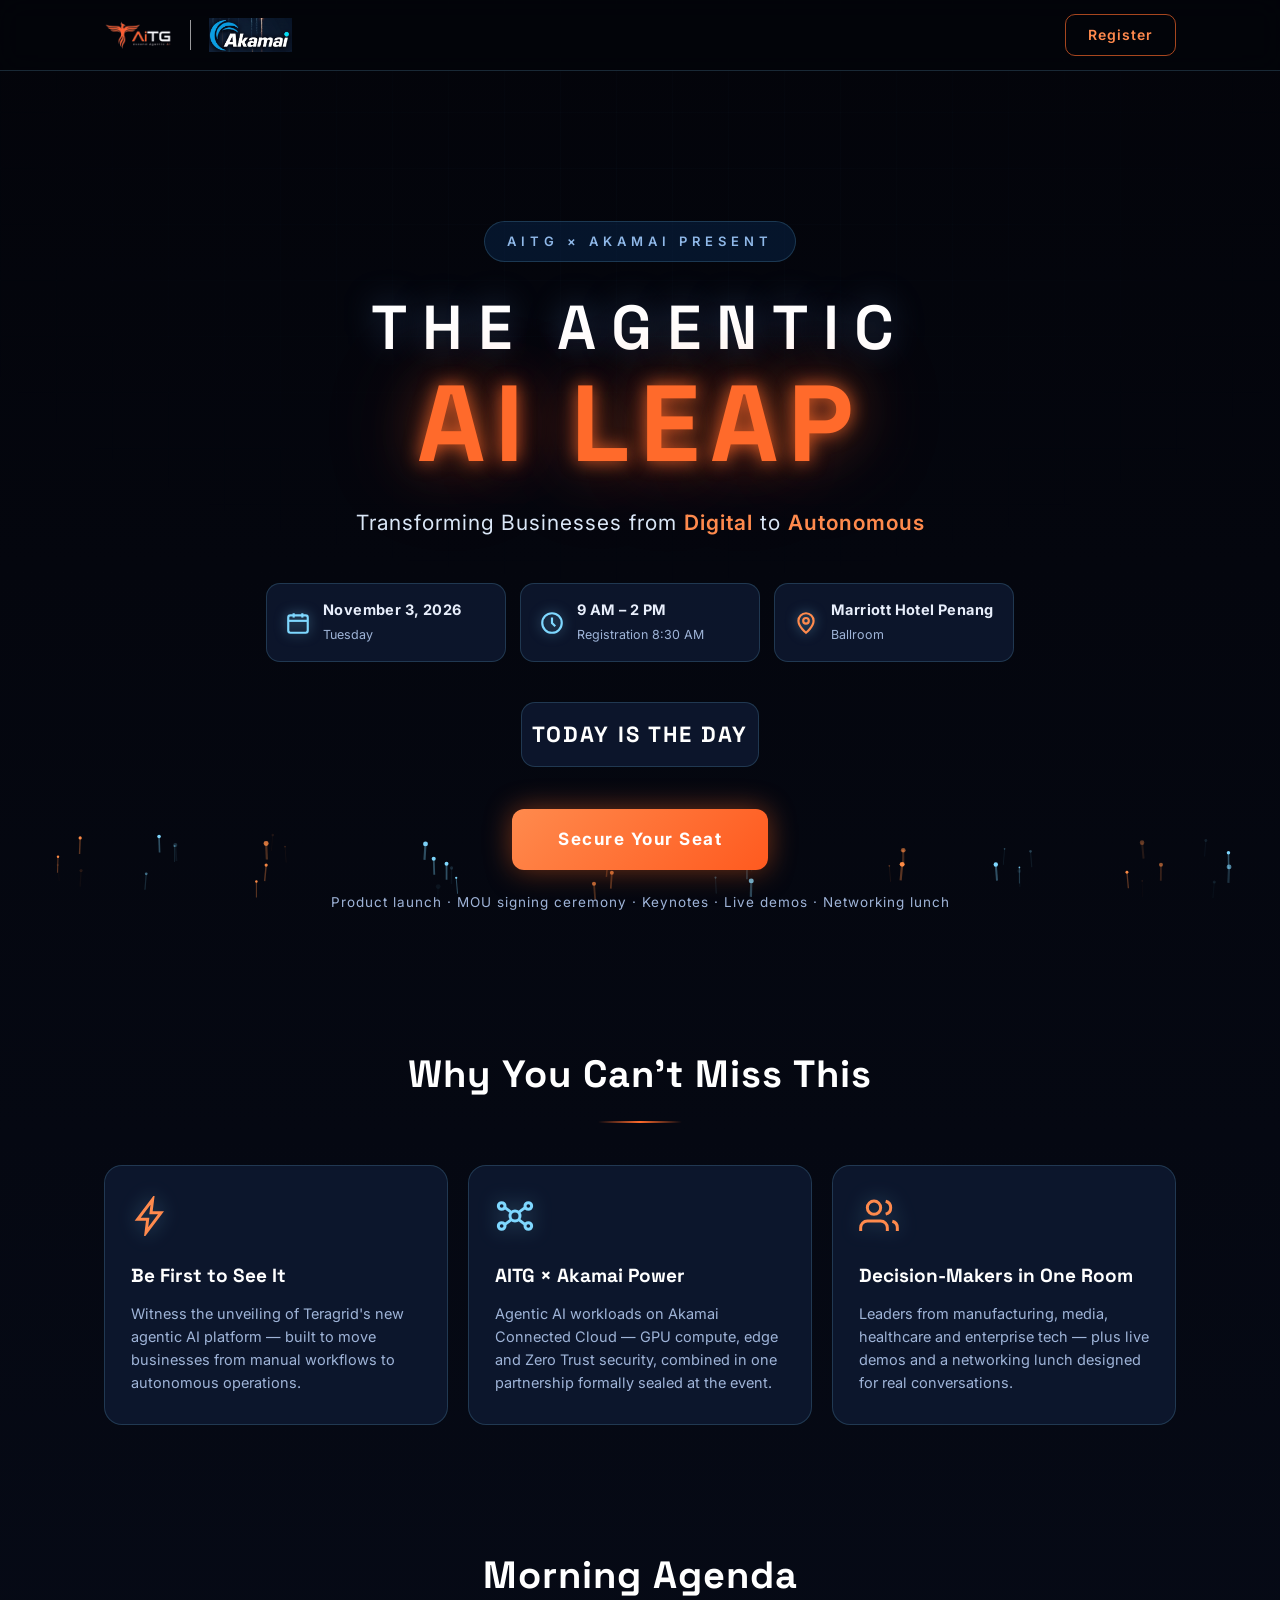
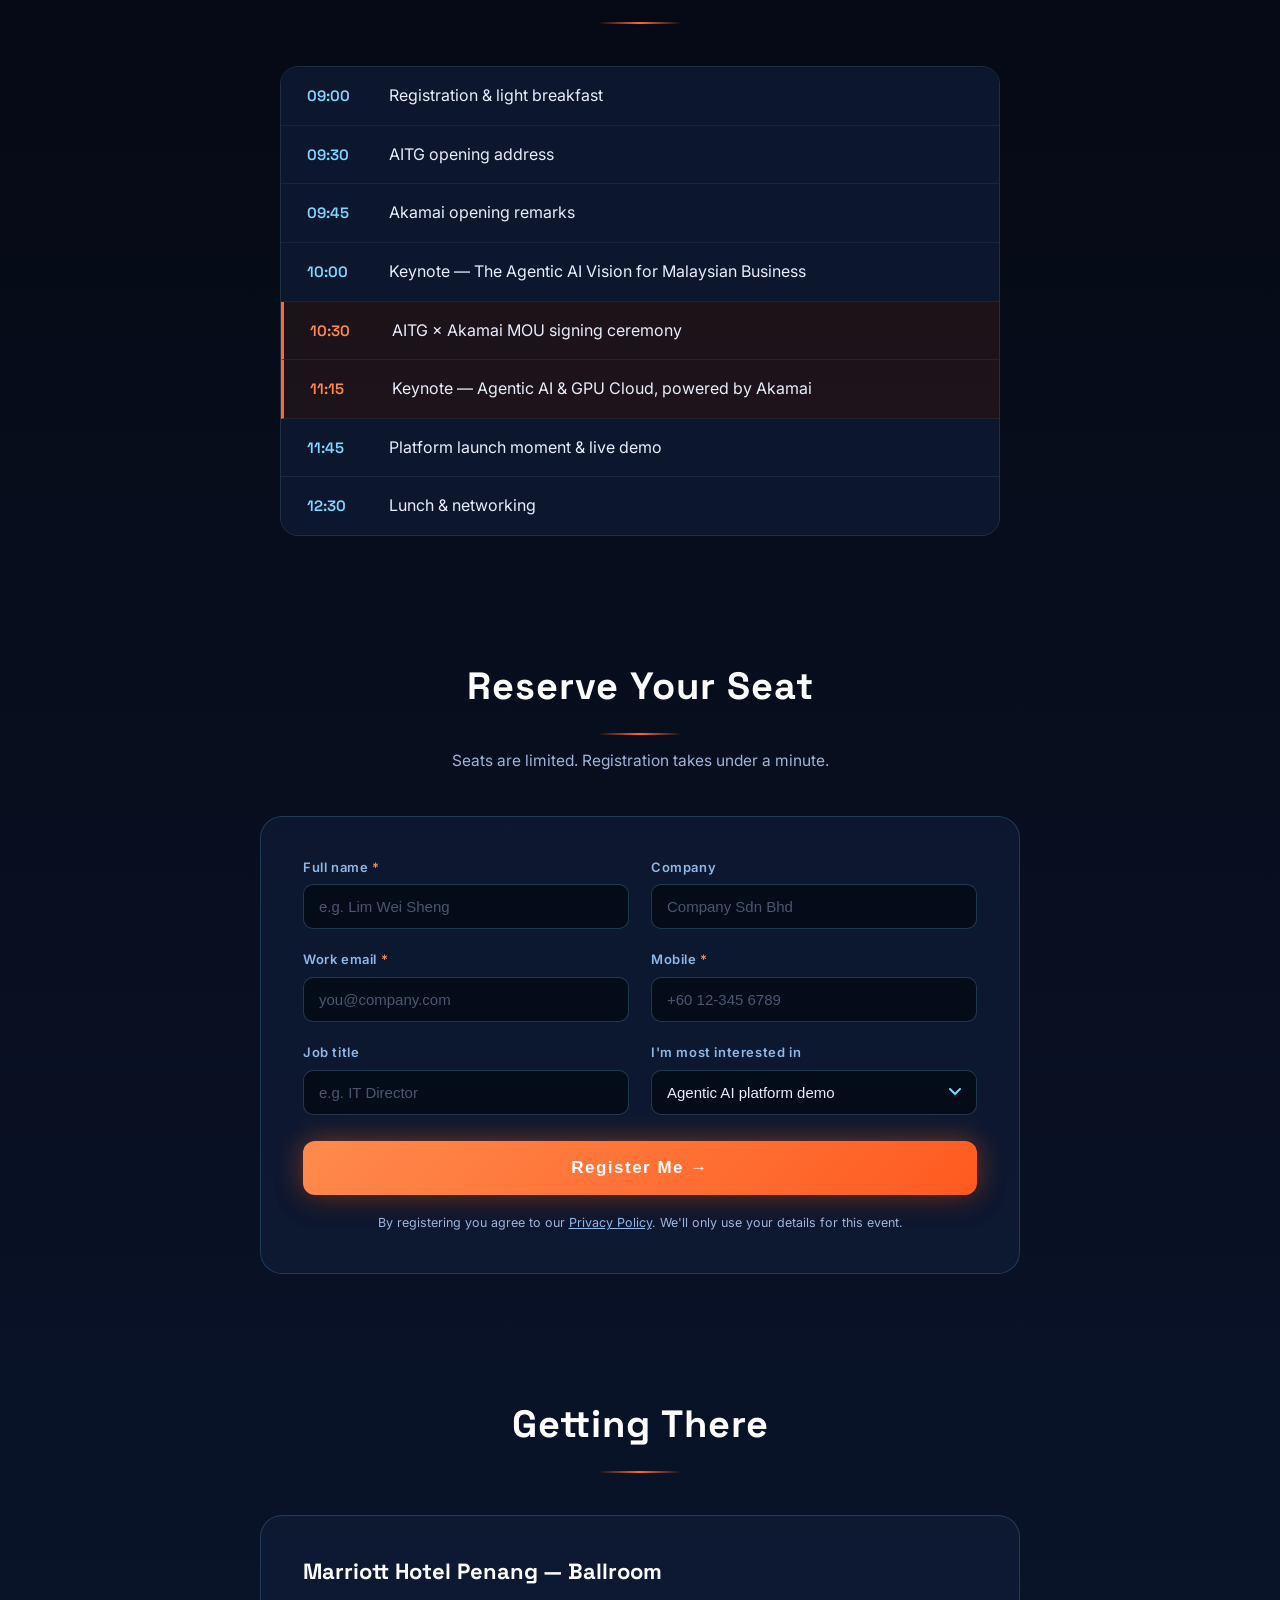
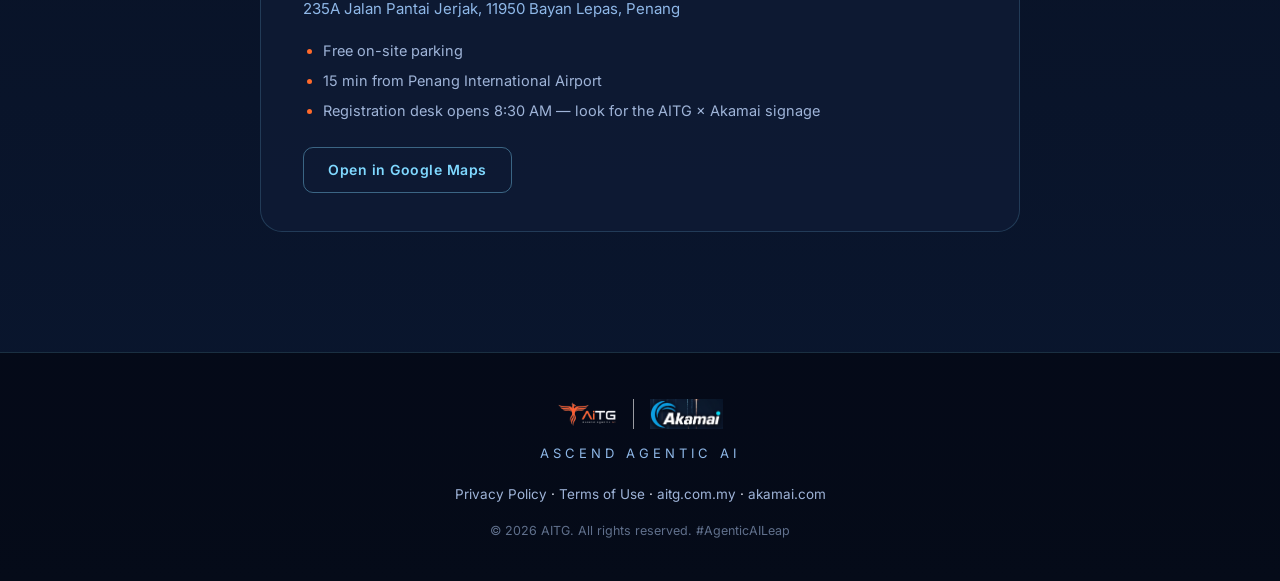
==== index.html @ 1c2f9429 "The Agentic AI Leap — event landing page with CRM lead capture" ====
<!DOCTYPE html>
<html lang="en">
<head>
<meta charset="utf-8">
<meta name="viewport" content="width=device-width, initial-scale=1">
<title>The Agentic AI Leap — AITG × Akamai | 3 Nov 2026, Penang</title>
<meta name="description" content="AITG × Akamai present THE AGENTIC AI LEAP — Transforming Businesses from Digital to Autonomous. November 3, 2026, 9 AM – 2 PM, Marriott Hotel Penang, Ballroom. Register now.">
<meta property="og:title" content="The Agentic AI Leap — AITG × Akamai">
<meta property="og:description" content="Transforming Businesses from Digital to Autonomous. 3 Nov 2026 · Marriott Hotel Penang. Seats are limited — register today.">
<meta property="og:image" content="/og-image.png">
<meta property="og:type" content="website">
<link rel="icon" type="image/png" href="/favicon.png">
<link rel="preconnect" href="https://fonts.googleapis.com">
<link rel="preconnect" href="https://fonts.gstatic.com" crossorigin>
<link href="https://fonts.googleapis.com/css2?family=Space+Grotesk:wght@500;600;700&family=Inter:wght@400;500;600;700&display=swap" rel="stylesheet">
<link rel="stylesheet" href="/css/styles.css?v=1">
<script type="application/ld+json">
{
  "@context": "https://schema.org",
  "@type": "Event",
  "name": "The Agentic AI Leap",
  "description": "AITG × Akamai launch event — Transforming Businesses from Digital to Autonomous. Product launch, MOU ceremony, keynotes and networking.",
  "startDate": "2026-11-03T09:00:00+08:00",
  "endDate": "2026-11-03T14:00:00+08:00",
  "eventStatus": "https://schema.org/EventScheduled",
  "eventAttendanceMode": "https://schema.org/OfflineEventAttendanceMode",
  "location": {
    "@type": "Place",
    "name": "Marriott Hotel Penang, Ballroom",
    "address": { "@type": "PostalAddress", "streetAddress": "235A Jalan Pantai Jerjak", "addressLocality": "Bayan Lepas", "addressRegion": "Penang", "addressCountry": "MY" }
  },
  "image": ["/og-image.png"],
  "organizer": [
    { "@type": "Organization", "name": "AITG", "url": "https://aitg.com.my" },
    { "@type": "Organization", "name": "Akamai", "url": "https://www.akamai.com" }
  ]
}
</script>
</head>
<body>
<canvas id="ascend-canvas" aria-hidden="true"></canvas>
<div class="bg-grid" aria-hidden="true"></div>

<header class="nav">
  <div class="nav-inner">
    <div class="nav-lockup">
      <img src="/img/aitg-logo.png" alt="AITG" class="nav-logo">
      <span class="nav-div"></span>
      <img src="/img/akamai-logo.png" alt="Akamai" class="nav-logo">
    </div>
    <a href="#register" class="nav-cta">Register</a>
  </div>
</header>

<main>
  <!-- HERO -->
  <section class="hero">
    <div class="hero-badge">AITG &times; AKAMAI PRESENT</div>
    <h1 class="hero-title">
      <span class="t-white">THE AGENTIC</span>
      <span class="t-orange">AI&nbsp;LEAP</span>
    </h1>
    <p class="hero-tag">Transforming Businesses from <b>Digital</b> to <b>Autonomous</b></p>

    <div class="hero-facts">
      <div class="fact">
        <svg viewBox="0 0 24 24" fill="none" stroke="#7fd8ff" stroke-width="2"><rect x="3" y="5" width="18" height="16" rx="2"/><line x1="3" y1="10" x2="21" y2="10"/><line x1="8" y1="3" x2="8" y2="7"/><line x1="16" y1="3" x2="16" y2="7"/></svg>
        <div><b>November 3, 2026</b><span>Tuesday</span></div>
      </div>
      <div class="fact">
        <svg viewBox="0 0 24 24" fill="none" stroke="#7fd8ff" stroke-width="2"><circle cx="12" cy="12" r="9"/><path d="M12 7v5l3 3"/></svg>
        <div><b>9 AM – 2 PM</b><span>Registration 8:30 AM</span></div>
      </div>
      <div class="fact">
        <svg viewBox="0 0 24 24" fill="none" stroke="#ff8a4d" stroke-width="2"><path d="M12 21s-7-5.5-7-11a7 7 0 0 1 14 0c0 5.5-7 11-7 11z"/><circle cx="12" cy="10" r="2.6"/></svg>
        <div><b>Marriott Hotel Penang</b><span>Ballroom</span></div>
      </div>
    </div>

    <!-- countdown -->
    <div class="countdown" id="countdown" aria-label="Countdown to event day">
      <div class="cd-cell"><span id="cd-d">--</span><small>Days</small></div>
      <div class="cd-cell"><span id="cd-h">--</span><small>Hours</small></div>
      <div class="cd-cell"><span id="cd-m">--</span><small>Min</small></div>
      <div class="cd-cell"><span id="cd-s">--</span><small>Sec</small></div>
    </div>

    <a href="#register" class="btn-primary">Secure Your Seat</a>
    <p class="hero-note">Product launch &middot; MOU signing ceremony &middot; Keynotes &middot; Live demos &middot; Networking lunch</p>
  </section>

  <!-- WHY ATTEND -->
  <section class="section">
    <h2 class="sec-title">Why You Can't Miss This</h2>
    <div class="cards">
      <div class="card">
        <div class="card-ico">
          <svg viewBox="0 0 24 24" fill="none" stroke="#ff8a4d" stroke-width="1.8"><path d="M13 2L4 14h6l-1 8 9-12h-6l1-8z"/></svg>
        </div>
        <h3>Be First to See It</h3>
        <p>Witness the unveiling of Teragrid's new agentic AI platform — built to move businesses from manual workflows to autonomous operations.</p>
      </div>
      <div class="card">
        <div class="card-ico">
          <svg viewBox="0 0 24 24" fill="none" stroke="#7fd8ff" stroke-width="1.8"><circle cx="12" cy="12" r="3"/><circle cx="4" cy="6" r="2"/><circle cx="20" cy="6" r="2"/><circle cx="4" cy="18" r="2"/><circle cx="20" cy="18" r="2"/><line x1="6" y1="7" x2="10" y2="10"/><line x1="18" y1="7" x2="14" y2="10"/><line x1="6" y1="17" x2="10" y2="14"/><line x1="18" y1="17" x2="14" y2="14"/></svg>
        </div>
        <h3>AITG &times; Akamai Power</h3>
        <p>Agentic AI workloads on Akamai Connected Cloud — GPU compute, edge and Zero Trust security, combined in one partnership formally sealed at the event.</p>
      </div>
      <div class="card">
        <div class="card-ico">
          <svg viewBox="0 0 24 24" fill="none" stroke="#ff8a4d" stroke-width="1.8"><path d="M17 21v-2a4 4 0 0 0-4-4H5a4 4 0 0 0-4 4v2"/><circle cx="9" cy="7" r="4"/><path d="M23 21v-2a4 4 0 0 0-3-3.87"/><path d="M16 3.13a4 4 0 0 1 0 7.75"/></svg>
        </div>
        <h3>Decision-Makers in One Room</h3>
        <p>Leaders from manufacturing, media, healthcare and enterprise tech — plus live demos and a networking lunch designed for real conversations.</p>
      </div>
    </div>
  </section>

  <!-- AGENDA -->
  <section class="section">
    <h2 class="sec-title">Morning Agenda</h2>
    <div class="agenda">
      <div class="ag-row"><span class="ag-time">09:00</span><span>Registration &amp; light breakfast</span></div>
      <div class="ag-row"><span class="ag-time">09:30</span><span>AITG opening address</span></div>
      <div class="ag-row"><span class="ag-time">09:45</span><span>Akamai opening remarks</span></div>
      <div class="ag-row"><span class="ag-time">10:00</span><span>Keynote — The Agentic AI Vision for Malaysian Business</span></div>
      <div class="ag-row highlight"><span class="ag-time">10:30</span><span>AITG &times; Akamai MOU signing ceremony</span></div>
      <div class="ag-row highlight"><span class="ag-time">11:15</span><span>Keynote — Agentic AI &amp; GPU Cloud, powered by Akamai</span></div>
      <div class="ag-row"><span class="ag-time">11:45</span><span>Platform launch moment &amp; live demo</span></div>
      <div class="ag-row"><span class="ag-time">12:30</span><span>Lunch &amp; networking</span></div>
    </div>
  </section>

  <!-- REGISTER -->
  <section class="section" id="register">
    <h2 class="sec-title">Reserve Your Seat</h2>
    <p class="sec-sub">Seats are limited. Registration takes under a minute.</p>

    <div class="form-shell">
      <form id="reg-form" novalidate>
        <div class="f-grid">
          <div class="f-field">
            <label for="f-name">Full name <em>*</em></label>
            <input id="f-name" name="name" type="text" autocomplete="name" required maxlength="200" placeholder="e.g. Lim Wei Sheng">
          </div>
          <div class="f-field">
            <label for="f-company">Company</label>
            <input id="f-company" name="company" type="text" autocomplete="organization" maxlength="200" placeholder="Company Sdn Bhd">
          </div>
          <div class="f-field">
            <label for="f-email">Work email <em>*</em></label>
            <input id="f-email" name="email" type="email" autocomplete="email" required maxlength="200" placeholder="you@company.com">
          </div>
          <div class="f-field">
            <label for="f-phone">Mobile <em>*</em></label>
            <input id="f-phone" name="phone" type="tel" autocomplete="tel" required maxlength="40" placeholder="+60 12-345 6789">
          </div>
          <div class="f-field">
            <label for="f-title">Job title</label>
            <input id="f-title" name="title" type="text" autocomplete="organization-title" maxlength="200" placeholder="e.g. IT Director">
          </div>
          <div class="f-field">
            <label for="f-interest">I'm most interested in</label>
            <select id="f-interest" name="interest">
              <option>Agentic AI platform demo</option>
              <option>GPU cloud &amp; Akamai Connected Cloud</option>
              <option>Security &amp; Zero Trust</option>
              <option>Partnership opportunities</option>
            </select>
          </div>
        </div>
        <p class="f-error" id="f-error" role="alert" hidden></p>
        <button type="submit" class="btn-primary btn-submit" id="f-submit">Register Me →</button>
        <p class="f-privacy">By registering you agree to our <a href="/privacy">Privacy Policy</a>. We'll only use your details for this event.</p>
      </form>

      <div class="form-success" id="form-success" hidden>
        <div class="succ-ico">
          <svg viewBox="0 0 24 24" fill="none" stroke="#7CFCB2" stroke-width="2.2"><circle cx="12" cy="12" r="10" opacity="0.35"/><path d="M7 12.5l3.2 3.2L17 9"/></svg>
        </div>
        <h3>You're on the list!</h3>
        <p id="succ-msg">Your seat is reserved. We've sent a confirmation to your email — see you on November 3.</p>
        <div class="succ-actions">
          <a class="btn-ghost" href="/the-agentic-ai-leap.ics" download>Add to Calendar (.ics)</a>
          <a class="btn-ghost" id="gcal-link" target="_blank" rel="noopener">Google Calendar</a>
        </div>
        <p class="succ-ref">Registration ref: <code id="succ-ref">—</code></p>
      </div>
    </div>
  </section>

  <!-- VENUE -->
  <section class="section">
    <h2 class="sec-title">Getting There</h2>
    <div class="venue-card">
      <div class="venue-info">
        <h3>Marriott Hotel Penang — Ballroom</h3>
        <p>235A Jalan Pantai Jerjak, 11950 Bayan Lepas, Penang</p>
        <ul>
          <li>Free on-site parking</li>
          <li>15 min from Penang International Airport</li>
          <li>Registration desk opens 8:30 AM — look for the AITG &times; Akamai signage</li>
        </ul>
        <a class="btn-ghost" href="https://maps.google.com/?q=Marriott+Hotel+Penang" target="_blank" rel="noopener">Open in Google Maps</a>
      </div>
    </div>
  </section>
</main>

<footer class="footer">
  <div class="footer-lockup">
    <img src="/img/aitg-logo.png" alt="AITG" class="f-logo">
    <span class="nav-div"></span>
    <img src="/img/akamai-logo.png" alt="Akamai" class="f-logo">
  </div>
  <p class="footer-tag">Ascend Agentic Ai</p>
  <nav class="footer-links">
    <a href="/privacy">Privacy Policy</a> &middot;
    <a href="/terms">Terms of Use</a> &middot;
    <a href="https://aitg.com.my">aitg.com.my</a> &middot;
    <a href="https://www.akamai.com" rel="noopener">akamai.com</a>
  </nav>
  <p class="footer-copy">&copy; 2026 AITG. All rights reserved. #AgenticAILeap</p>
</footer>

<script src="/js/app.js?v=1" defer></script>
<script src="https://aibot.com.my/widget.js" data-key="aitg" defer></script>
</body>
</html>
---- css/styles.css ----
/* The Agentic AI Leap — landing page. Palette matches the event poster:
   cosmic black #03040a → navy #0a1730, orange #ff6a2b, cyan #7fd8ff. */
:root {
  --bg-0: #03040a;
  --bg-1: #060a16;
  --bg-2: #0a1730;
  --navy: #0d3468;
  --orange: #ff6a2b;
  --orange-soft: #ff8a4d;
  --cyan: #7fd8ff;
  --cyan-dim: #8fb8e8;
  --text: #e8eefb;
  --muted: #9fb4d8;
  --card: rgba(16, 28, 54, 0.72);
  --line: rgba(127, 216, 255, 0.18);
}

* { margin: 0; padding: 0; box-sizing: border-box; }
html { scroll-behavior: smooth; }
body {
  background: linear-gradient(180deg, var(--bg-0) 0%, var(--bg-1) 45%, var(--bg-2) 100%);
  color: var(--text);
  font-family: "Inter", system-ui, -apple-system, sans-serif;
  font-size: 16px;
  line-height: 1.6;
  overflow-x: hidden;
  min-height: 100vh;
}

/* ---- background layers ---- */
#ascend-canvas { position: fixed; inset: 0; width: 100%; height: 100%; z-index: 0; pointer-events: none; }
.bg-grid {
  position: fixed; inset: 0; z-index: 0; pointer-events: none; opacity: 0.5;
  background-image:
    linear-gradient(rgba(127, 216, 255, 0.04) 1px, transparent 1px),
    linear-gradient(90deg, rgba(127, 216, 255, 0.04) 1px, transparent 1px);
  background-size: 56px 56px;
  -webkit-mask-image: radial-gradient(ellipse 90% 70% at 50% 20%, #000 0%, transparent 75%);
          mask-image: radial-gradient(ellipse 90% 70% at 50% 20%, #000 0%, transparent 75%);
}
header.nav, main, footer.footer { position: relative; z-index: 2; }

@media (prefers-reduced-motion: reduce) {
  #ascend-canvas { display: none; }
  html { scroll-behavior: auto; }
}

/* ---- nav ---- */
.nav { position: fixed; top: 0; left: 0; right: 0; z-index: 10;
  background: rgba(3, 4, 10, 0.75); backdrop-filter: blur(14px); -webkit-backdrop-filter: blur(14px);
  border-bottom: 1px solid var(--line); }
.nav-inner { max-width: 1120px; margin: 0 auto; padding: 14px 24px;
  display: flex; align-items: center; justify-content: space-between; }
.nav-lockup { display: flex; align-items: center; gap: 18px; }
.nav-logo { height: 34px; width: auto; }
.nav-div { width: 1px; height: 30px; background: rgba(255, 255, 255, 0.6); }
.nav-cta {
  font-size: 14px; font-weight: 600; letter-spacing: 1px; text-decoration: none;
  color: var(--orange-soft); border: 1px solid rgba(255, 106, 43, 0.65);
  padding: 9px 22px; border-radius: 10px; transition: all 0.2s ease;
}
.nav-cta:hover { background: rgba(255, 106, 43, 0.12); box-shadow: 0 0 18px rgba(255, 106, 43, 0.3); }

main { max-width: 1120px; margin: 0 auto; padding: 0 24px; }

/* ---- hero ---- */
.hero { text-align: center; padding: 150px 0 70px; }
.hero-badge {
  display: inline-block; font-size: 13px; font-weight: 600; letter-spacing: 5px;
  color: var(--cyan-dim); border: 1px solid var(--line); border-radius: 999px;
  padding: 9px 22px; background: rgba(13, 52, 104, 0.35);
}
.hero-title { margin-top: 34px; font-family: "Space Grotesk", sans-serif; line-height: 1.02; }
.hero-title span { display: block; }
.t-white {
  font-size: clamp(34px, 6vw, 62px); font-weight: 600; letter-spacing: clamp(6px, 1.4vw, 15px);
  color: #fff; text-shadow: 0 0 34px rgba(120, 180, 255, 0.35);
}
.t-orange {
  margin-top: 10px;
  font-size: clamp(52px, 10vw, 108px); font-weight: 700; letter-spacing: clamp(3px, 1vw, 10px);
  color: var(--orange);
  text-shadow: 0 0 18px rgba(255, 106, 43, 0.85), 0 0 55px rgba(255, 106, 43, 0.5), 0 0 110px rgba(255, 106, 43, 0.3);
}
.hero-tag { margin-top: 26px; font-size: clamp(16px, 2.2vw, 21px); color: #dbe7f7; letter-spacing: 1px; }
.hero-tag b { color: var(--orange-soft); font-weight: 600; }

.hero-facts {
  margin: 44px auto 0; max-width: 780px; display: flex; justify-content: center; gap: 14px; flex-wrap: wrap;
}
.fact {
  flex: 1 1 200px; max-width: 240px; display: flex; align-items: center; gap: 12px; text-align: left;
  background: var(--card); border: 1px solid var(--line); border-radius: 14px; padding: 14px 18px;
}
.fact svg { width: 26px; height: 26px; flex-shrink: 0; filter: drop-shadow(0 0 6px rgba(127, 216, 255, 0.5)); }
.fact b { display: block; font-size: 14.5px; letter-spacing: 0.4px; }
.fact span { font-size: 12.5px; color: var(--muted); }

.countdown { margin: 40px auto 0; display: flex; justify-content: center; gap: 14px; }
.cd-cell {
  min-width: 86px; padding: 14px 10px; border-radius: 14px;
  background: var(--card); border: 1px solid var(--line);
}
.cd-cell span { display: block; font-family: "Space Grotesk", sans-serif; font-size: 34px; font-weight: 700; color: #fff; font-variant-numeric: tabular-nums; }
.cd-cell small { font-size: 11px; letter-spacing: 2.5px; text-transform: uppercase; color: var(--cyan-dim); }

.btn-primary {
  display: inline-block; margin-top: 42px; text-decoration: none; cursor: pointer;
  font-size: 17px; font-weight: 700; letter-spacing: 1.5px; color: #fff;
  background: linear-gradient(135deg, #ff8a4d, #ff5a1f);
  border: none; border-radius: 12px; padding: 17px 46px;
  box-shadow: 0 0 28px rgba(255, 106, 43, 0.45), 0 8px 26px rgba(0, 0, 0, 0.4);
  transition: transform 0.15s ease, box-shadow 0.2s ease;
}
.btn-primary:hover { transform: translateY(-2px); box-shadow: 0 0 40px rgba(255, 106, 43, 0.6), 0 12px 30px rgba(0, 0, 0, 0.45); }
.hero-note { margin-top: 22px; font-size: 13.5px; letter-spacing: 1px; color: var(--muted); }

/* ---- sections ---- */
.section { padding: 60px 0; }
.sec-title {
  text-align: center; font-family: "Space Grotesk", sans-serif;
  font-size: clamp(26px, 4vw, 38px); font-weight: 700; letter-spacing: 1px; color: #fff;
}
.sec-title::after {
  content: ""; display: block; width: 84px; height: 2px; margin: 16px auto 0;
  background: linear-gradient(90deg, transparent, var(--orange), transparent);
}
.sec-sub { text-align: center; margin-top: 14px; color: var(--muted); font-size: 15.5px; }

.cards { margin-top: 42px; display: grid; grid-template-columns: repeat(3, 1fr); gap: 20px; }
.card {
  background: var(--card); border: 1px solid var(--line); border-radius: 18px; padding: 30px 26px;
  transition: border-color 0.25s ease, box-shadow 0.25s ease;
}
.card:hover { border-color: rgba(255, 106, 43, 0.45); box-shadow: 0 0 30px rgba(255, 106, 43, 0.12); }
.card-ico svg { width: 40px; height: 40px; filter: drop-shadow(0 0 10px rgba(127, 216, 255, 0.35)); }
.card h3 { margin-top: 18px; font-family: "Space Grotesk", sans-serif; font-size: 19px; color: #fff; }
.card p { margin-top: 10px; font-size: 14.5px; color: var(--muted); }

.agenda { margin: 42px auto 0; max-width: 720px; border: 1px solid var(--line); border-radius: 18px; overflow: hidden; }
.ag-row {
  display: flex; gap: 26px; padding: 16px 26px; align-items: baseline;
  border-bottom: 1px solid rgba(127, 216, 255, 0.08); background: var(--card);
}
.ag-row:last-child { border-bottom: none; }
.ag-time { font-family: "Space Grotesk", sans-serif; font-weight: 600; color: var(--cyan); min-width: 56px; font-size: 15px; }
.ag-row.highlight { background: rgba(255, 106, 43, 0.09); border-left: 3px solid var(--orange); }
.ag-row.highlight .ag-time { color: var(--orange-soft); }

/* ---- form ---- */
.form-shell { margin: 42px auto 0; max-width: 760px; background: var(--card); border: 1px solid var(--line); border-radius: 22px; padding: 40px 42px; }
.f-grid { display: grid; grid-template-columns: 1fr 1fr; gap: 20px 22px; }
.f-field label { display: block; font-size: 13px; font-weight: 600; letter-spacing: 0.6px; color: var(--cyan-dim); margin-bottom: 7px; }
.f-field label em { color: var(--orange-soft); font-style: normal; }
.f-field input, .f-field select {
  width: 100%; padding: 13px 15px; border-radius: 10px; font-size: 15px; color: var(--text);
  background: rgba(3, 6, 14, 0.65); border: 1px solid rgba(127, 216, 255, 0.22);
  transition: border-color 0.2s ease, box-shadow 0.2s ease;
}
.f-field input::placeholder { color: rgba(159, 180, 216, 0.45); }
.f-field input:focus, .f-field select:focus {
  outline: none; border-color: var(--cyan); box-shadow: 0 0 0 3px rgba(127, 216, 255, 0.14);
}
.f-field input.invalid { border-color: #ff5a5a; box-shadow: 0 0 0 3px rgba(255, 90, 90, 0.12); }
.f-field select { appearance: none; -webkit-appearance: none;
  background-image: url("data:image/svg+xml;utf8,<svg xmlns='http://www.w3.org/2000/svg' width='12' height='8' viewBox='0 0 12 8'><path d='M1 1l5 5 5-5' stroke='%237fd8ff' stroke-width='2' fill='none' stroke-linecap='round'/></svg>");
  background-repeat: no-repeat; background-position: right 15px center; }
.f-error { margin-top: 18px; color: #ff8a8a; font-size: 14px; text-align: center; }
.btn-submit { width: 100%; margin-top: 26px; }
.btn-submit[disabled] { opacity: 0.6; cursor: wait; transform: none; }
.f-privacy { margin-top: 18px; font-size: 12.5px; color: var(--muted); text-align: center; }
.f-privacy a { color: var(--cyan-dim); }

.form-success { text-align: center; padding: 20px 0; }
.succ-ico svg { width: 74px; height: 74px; filter: drop-shadow(0 0 18px rgba(124, 252, 178, 0.4)); }
.form-success h3 { margin-top: 18px; font-family: "Space Grotesk", sans-serif; font-size: 28px; color: #fff; }
.form-success p { margin-top: 12px; color: var(--muted); max-width: 460px; margin-left: auto; margin-right: auto; }
.succ-actions { margin-top: 26px; display: flex; gap: 14px; justify-content: center; flex-wrap: wrap; }
.btn-ghost {
  display: inline-block; text-decoration: none; font-size: 14px; font-weight: 600; letter-spacing: 0.5px;
  color: var(--cyan); border: 1px solid rgba(127, 216, 255, 0.4); border-radius: 10px; padding: 11px 24px;
  transition: background 0.2s ease;
}
.btn-ghost:hover { background: rgba(127, 216, 255, 0.09); }
.succ-ref { margin-top: 22px; font-size: 13px; }
.succ-ref code { color: var(--orange-soft); font-family: ui-monospace, monospace; }

/* ---- venue ---- */
.venue-card { margin: 42px auto 0; max-width: 760px; background: var(--card); border: 1px solid var(--line); border-radius: 22px; padding: 38px 42px; }
.venue-info h3 { font-family: "Space Grotesk", sans-serif; font-size: 22px; color: #fff; }
.venue-info > p { margin-top: 8px; color: var(--cyan-dim); font-size: 15px; }
.venue-info ul { margin: 18px 0 24px; padding-left: 20px; color: var(--muted); font-size: 14.5px; }
.venue-info li { margin-bottom: 7px; }
.venue-info li::marker { color: var(--orange); }

/* ---- footer ---- */
.footer { border-top: 1px solid var(--line); margin-top: 60px; padding: 46px 24px 40px; text-align: center; background: rgba(3, 4, 10, 0.6); }
.footer-lockup { display: flex; align-items: center; justify-content: center; gap: 16px; }
.f-logo { height: 30px; width: auto; }
.footer-tag { margin-top: 14px; font-size: 13px; letter-spacing: 4px; text-transform: uppercase; color: var(--cyan-dim); }
.footer-links { margin-top: 20px; font-size: 13.5px; }
.footer-links a { color: var(--muted); text-decoration: none; }
.footer-links a:hover { color: var(--cyan); }
.footer-copy { margin-top: 16px; font-size: 12.5px; color: rgba(159, 180, 216, 0.6); }

/* ---- responsive ---- */
@media (max-width: 860px) {
  .cards { grid-template-columns: 1fr; }
  .f-grid { grid-template-columns: 1fr; }
  .hero { padding-top: 120px; }
  .hero-facts { flex-direction: column; align-items: center; }
  .fact { max-width: 340px; width: 100%; }
}
@media (max-width: 480px) {
  .nav-logo { height: 26px; }
  .countdown { gap: 8px; }
  .cd-cell { min-width: 70px; }
  .cd-cell span { font-size: 27px; }
  .form-shell { padding: 28px 22px; }
  .venue-card { padding: 28px 24px; }
}
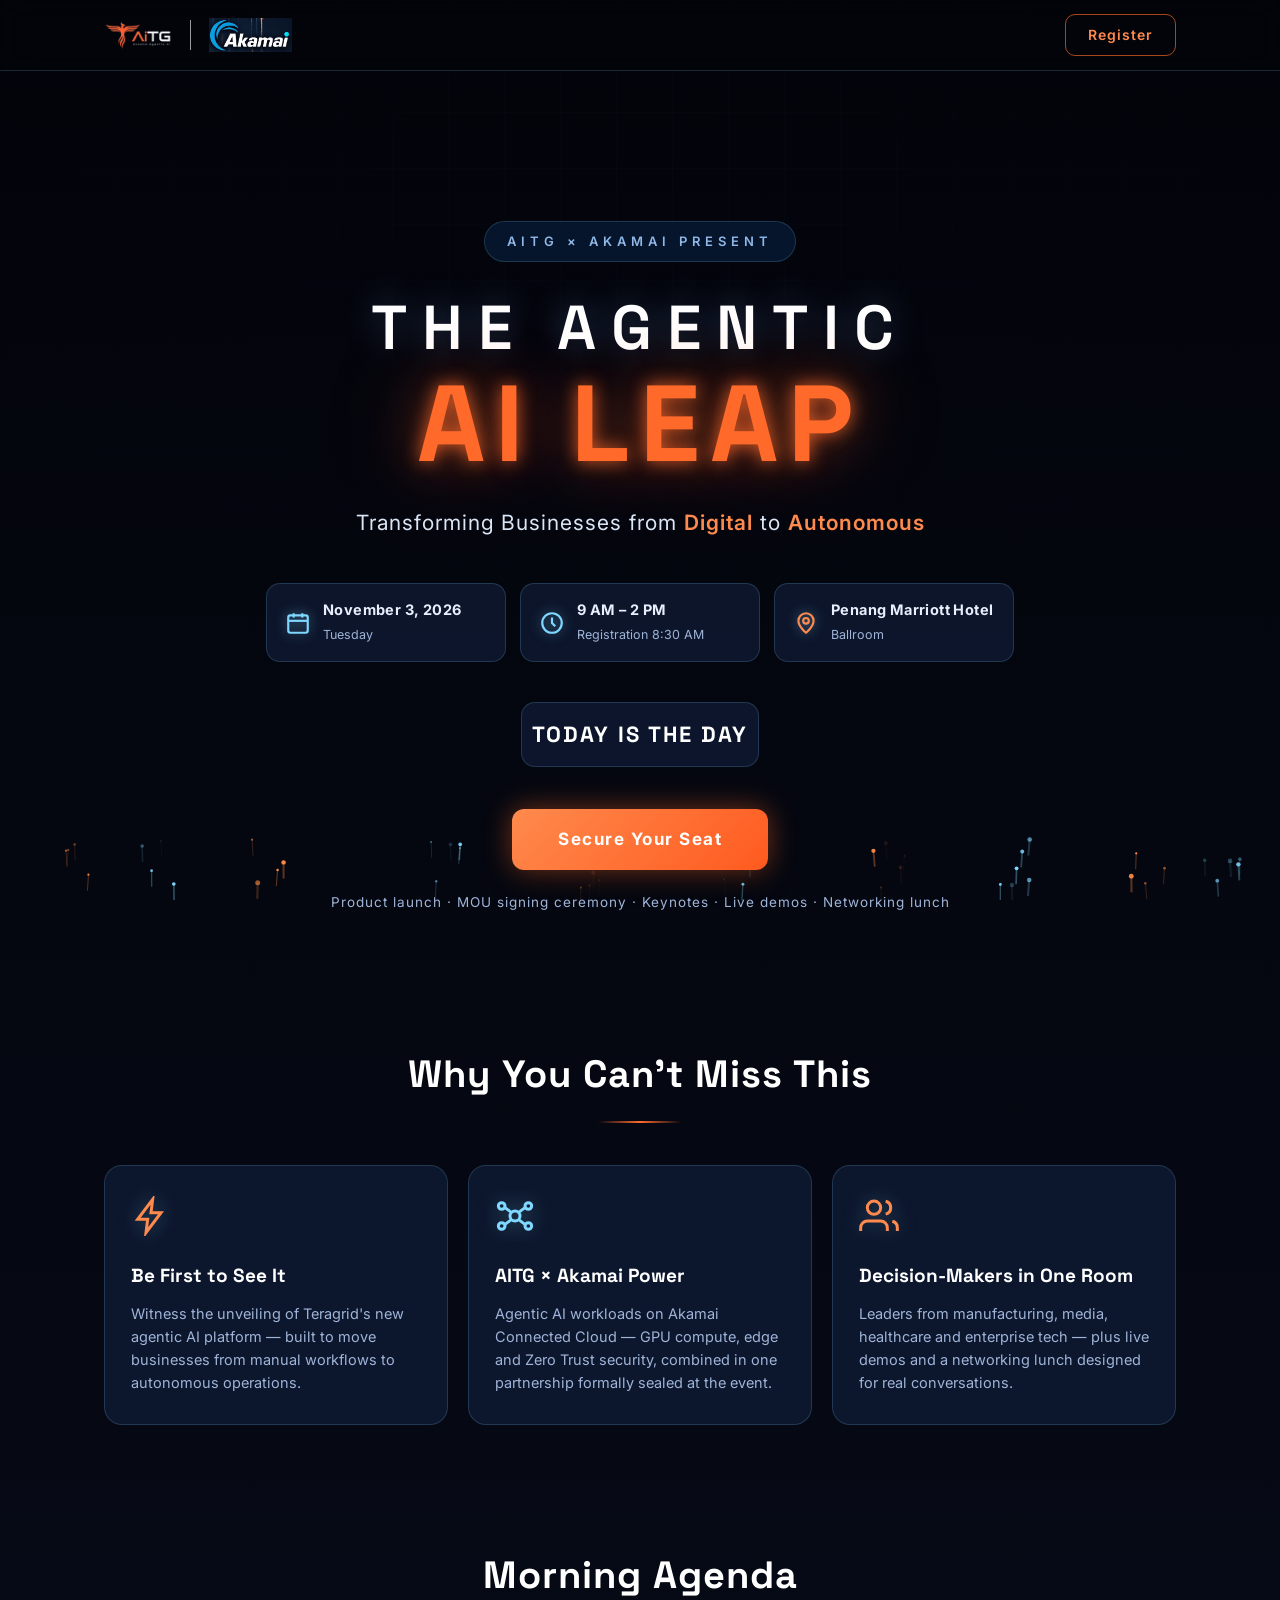
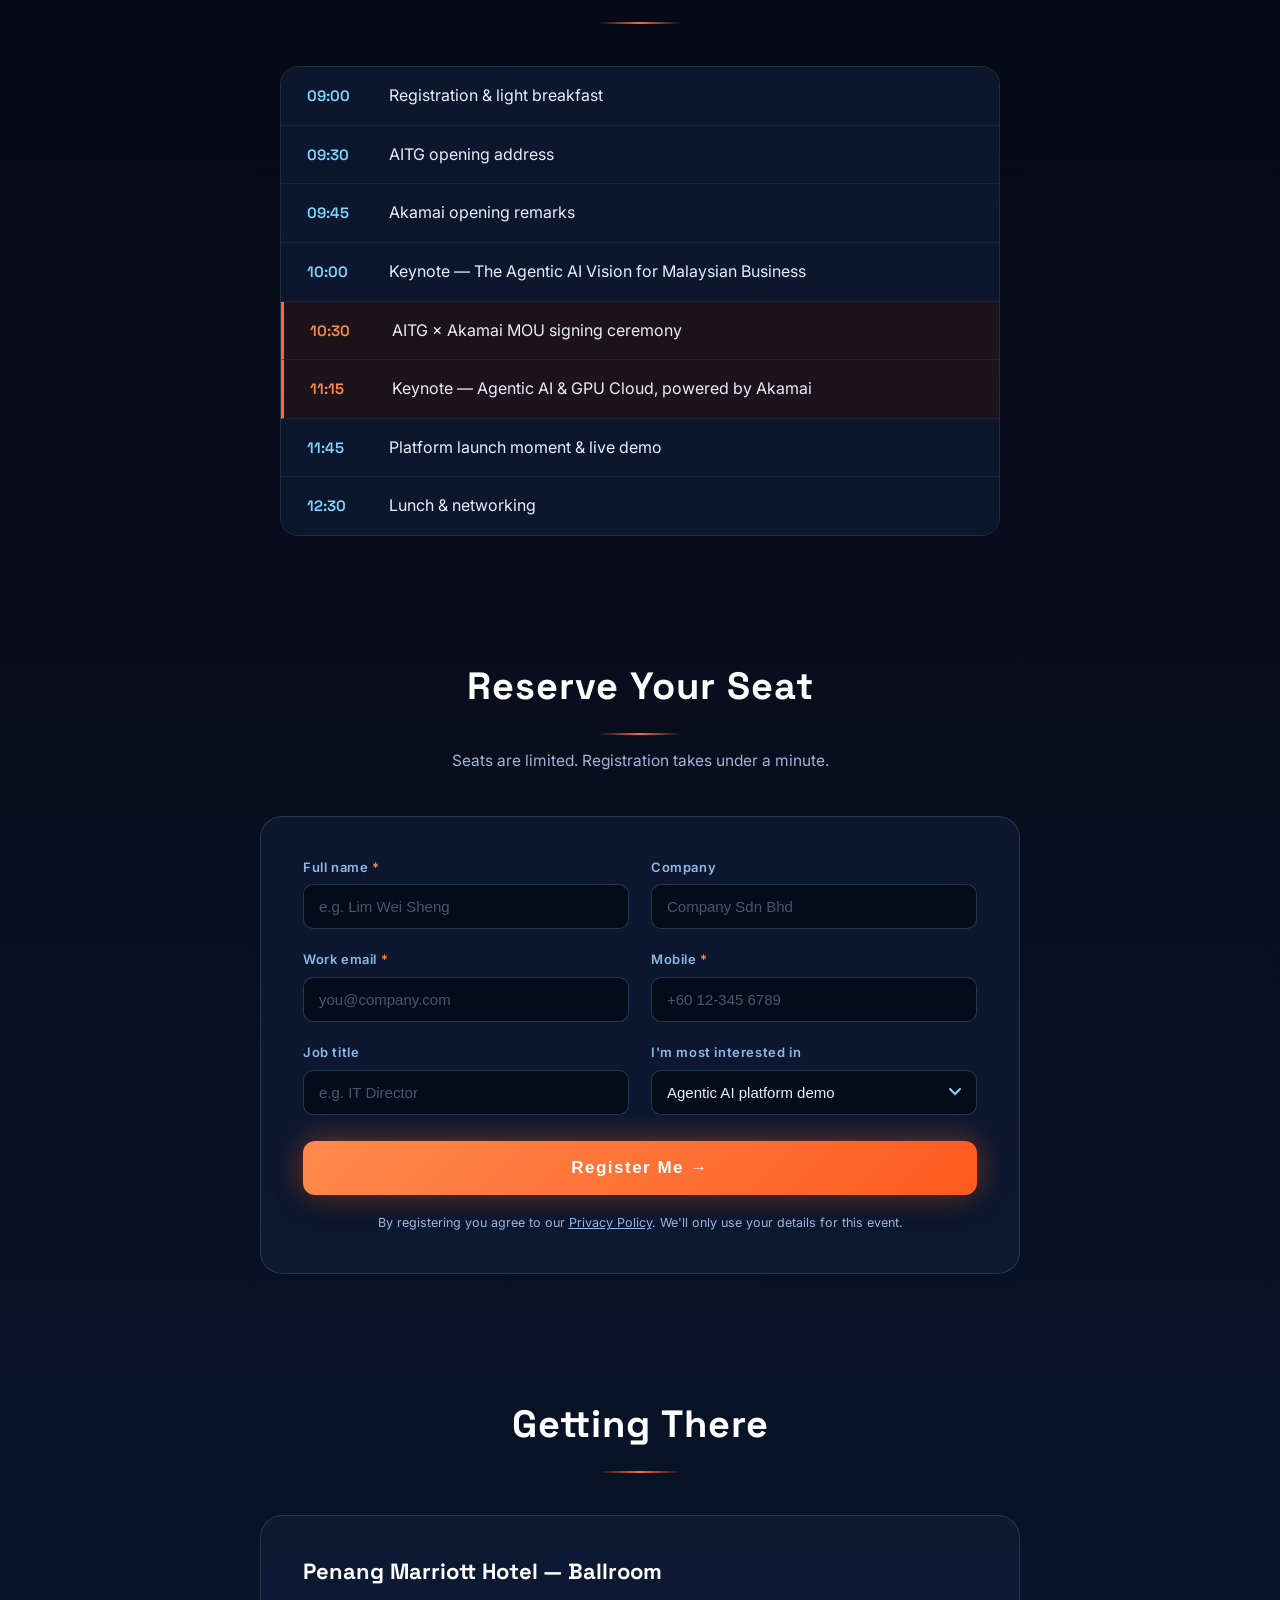
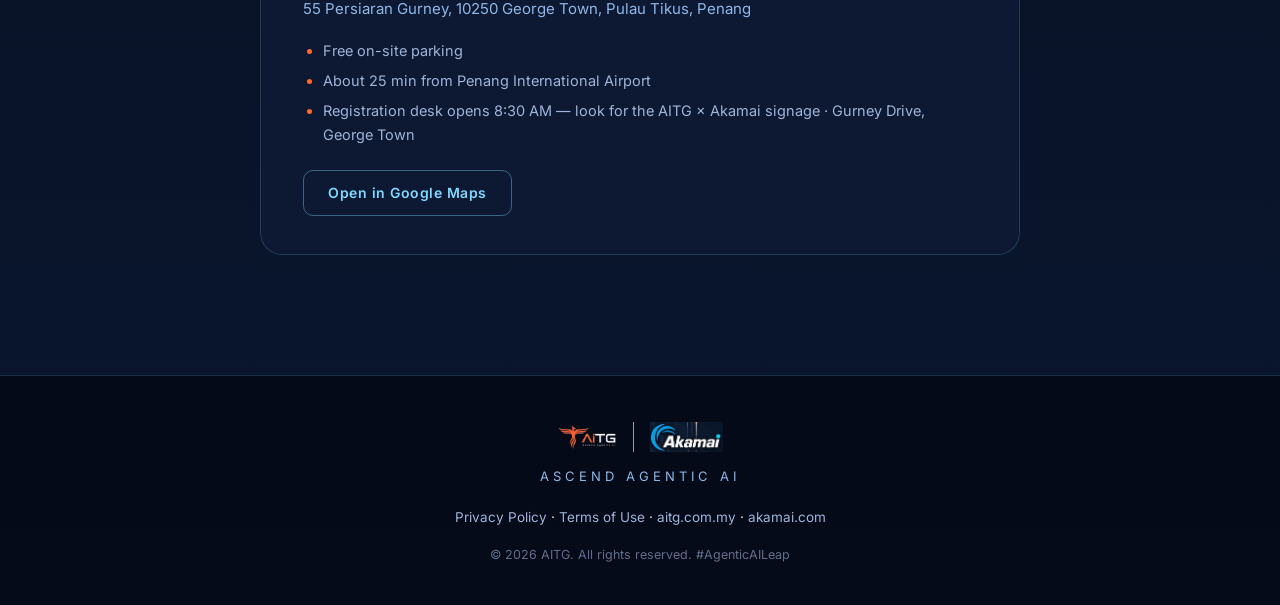
==== commit 79de04bf: "Fix venue: Penang Marriott Hotel, Gurney Drive + official Maps link, geo coords" ====
--- a/index.html
+++ b/index.html
@@ -4,9 +4,9 @@
 <meta charset="utf-8">
 <meta name="viewport" content="width=device-width, initial-scale=1">
 <title>The Agentic AI Leap — AITG × Akamai | 3 Nov 2026, Penang</title>
-<meta name="description" content="AITG × Akamai present THE AGENTIC AI LEAP — Transforming Businesses from Digital to Autonomous. November 3, 2026, 9 AM – 2 PM, Marriott Hotel Penang, Ballroom. Register now.">
+<meta name="description" content="AITG × Akamai present THE AGENTIC AI LEAP — Transforming Businesses from Digital to Autonomous. November 3, 2026, 9 AM – 2 PM, Penang Marriott Hotel, Ballroom. Register now.">
 <meta property="og:title" content="The Agentic AI Leap — AITG × Akamai">
-<meta property="og:description" content="Transforming Businesses from Digital to Autonomous. 3 Nov 2026 · Marriott Hotel Penang. Seats are limited — register today.">
+<meta property="og:description" content="Transforming Businesses from Digital to Autonomous. 3 Nov 2026 · Penang Marriott Hotel. Seats are limited — register today.">
 <meta property="og:image" content="/og-image.png">
 <meta property="og:type" content="website">
 <link rel="icon" type="image/png" href="/favicon.png">
@@ -26,8 +26,9 @@
   "eventAttendanceMode": "https://schema.org/OfflineEventAttendanceMode",
   "location": {
     "@type": "Place",
-    "name": "Marriott Hotel Penang, Ballroom",
-    "address": { "@type": "PostalAddress", "streetAddress": "235A Jalan Pantai Jerjak", "addressLocality": "Bayan Lepas", "addressRegion": "Penang", "addressCountry": "MY" }
+    "name": "Penang Marriott Hotel, Ballroom",
+    "address": { "@type": "PostalAddress", "streetAddress": "55 Persiaran Gurney, Pulau Tikus", "addressLocality": "George Town", "addressRegion": "Penang", "postalCode": "10250", "addressCountry": "MY" },
+    "geo": { "@type": "GeoCoordinates", "latitude": 5.4312388, "longitude": 100.3172378 }
   },
   "image": ["/og-image.png"],
   "organizer": [
@@ -73,7 +74,7 @@
       </div>
       <div class="fact">
         <svg viewBox="0 0 24 24" fill="none" stroke="#ff8a4d" stroke-width="2"><path d="M12 21s-7-5.5-7-11a7 7 0 0 1 14 0c0 5.5-7 11-7 11z"/><circle cx="12" cy="10" r="2.6"/></svg>
-        <div><b>Marriott Hotel Penang</b><span>Ballroom</span></div>
+        <div><b>Penang Marriott Hotel</b><span>Ballroom</span></div>
       </div>
     </div>
 
@@ -195,14 +196,14 @@
     <h2 class="sec-title">Getting There</h2>
     <div class="venue-card">
       <div class="venue-info">
-        <h3>Marriott Hotel Penang — Ballroom</h3>
-        <p>235A Jalan Pantai Jerjak, 11950 Bayan Lepas, Penang</p>
+        <h3>Penang Marriott Hotel — Ballroom</h3>
+        <p>55 Persiaran Gurney, 10250 George Town, Pulau Tikus, Penang</p>
         <ul>
           <li>Free on-site parking</li>
-          <li>15 min from Penang International Airport</li>
-          <li>Registration desk opens 8:30 AM — look for the AITG &times; Akamai signage</li>
+          <li>About 25 min from Penang International Airport</li>
+          <li>Registration desk opens 8:30 AM — look for the AITG &times; Akamai signage · Gurney Drive, George Town</li>
         </ul>
-        <a class="btn-ghost" href="https://maps.google.com/?q=Marriott+Hotel+Penang" target="_blank" rel="noopener">Open in Google Maps</a>
+        <a class="btn-ghost" href="https://maps.app.goo.gl/vSTfGxhbwy4erK2K8" target="_blank" rel="noopener">Open in Google Maps</a>
       </div>
     </div>
   </section>
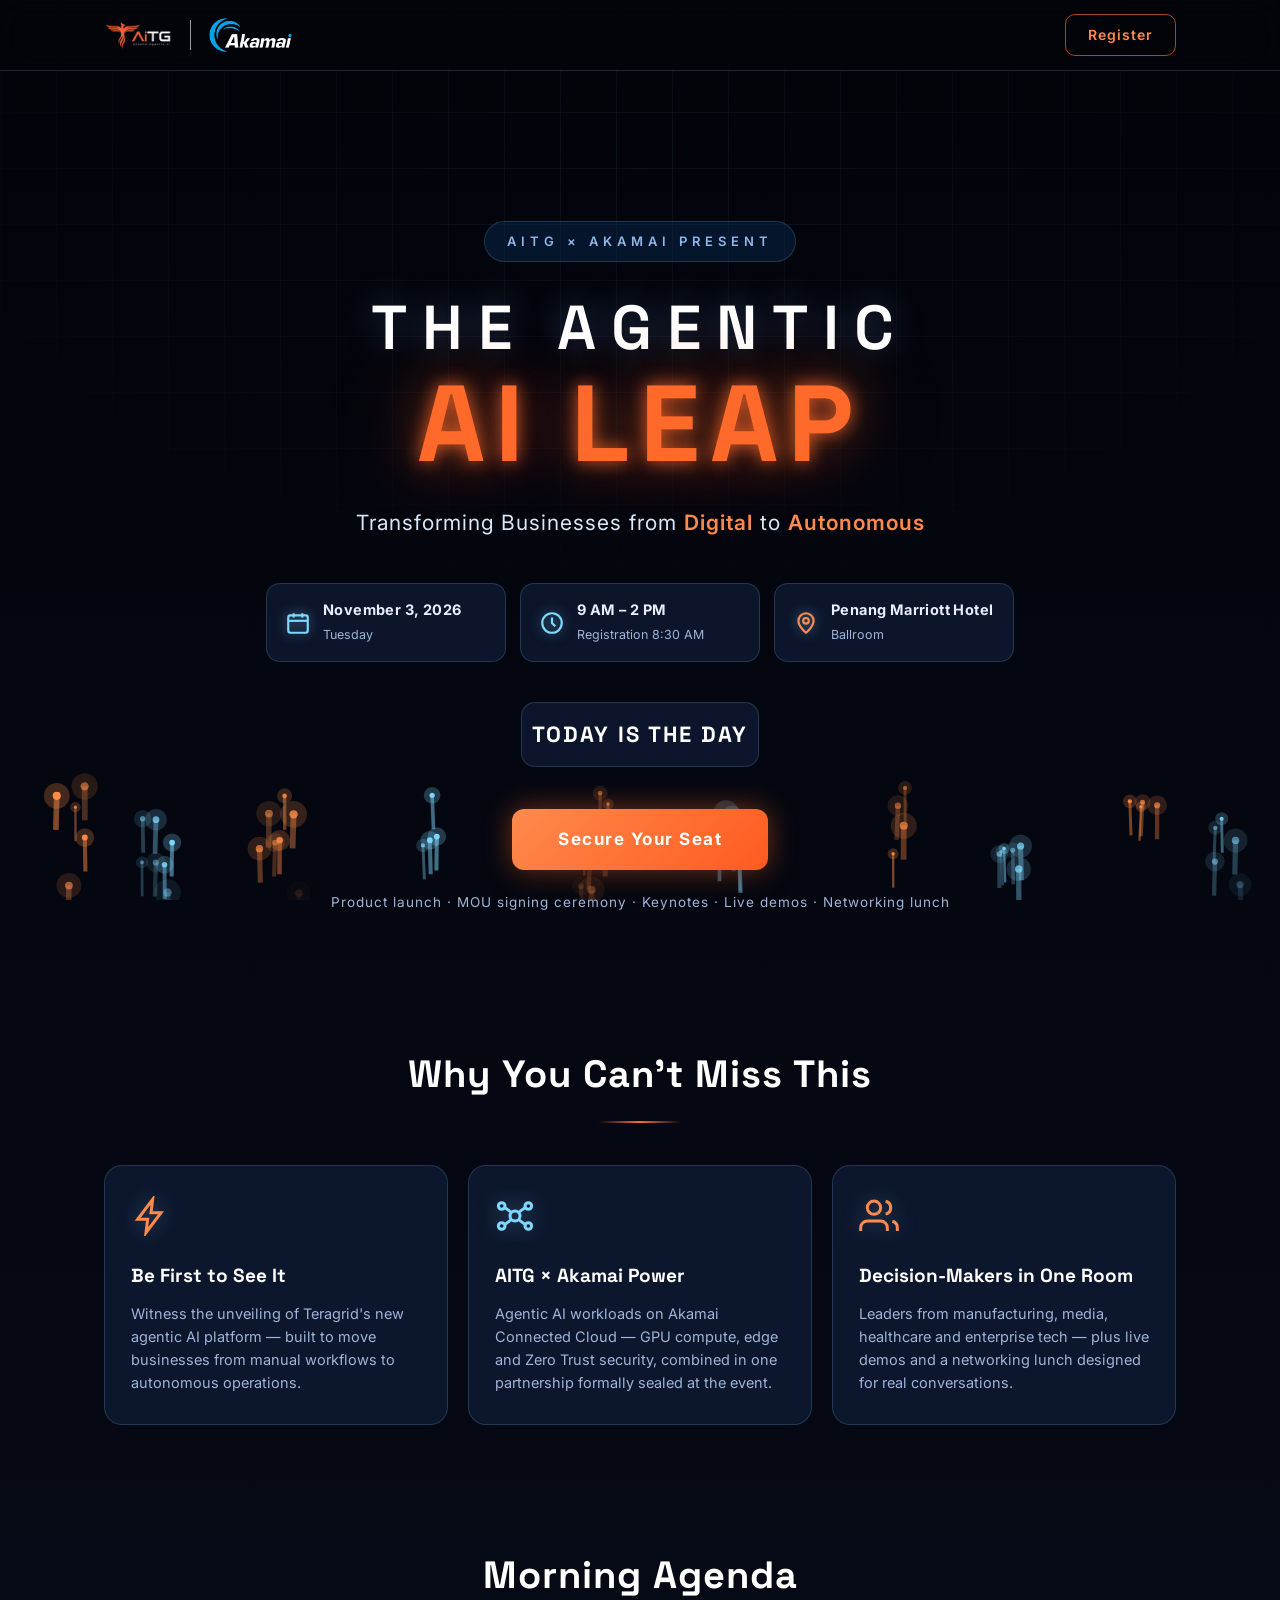
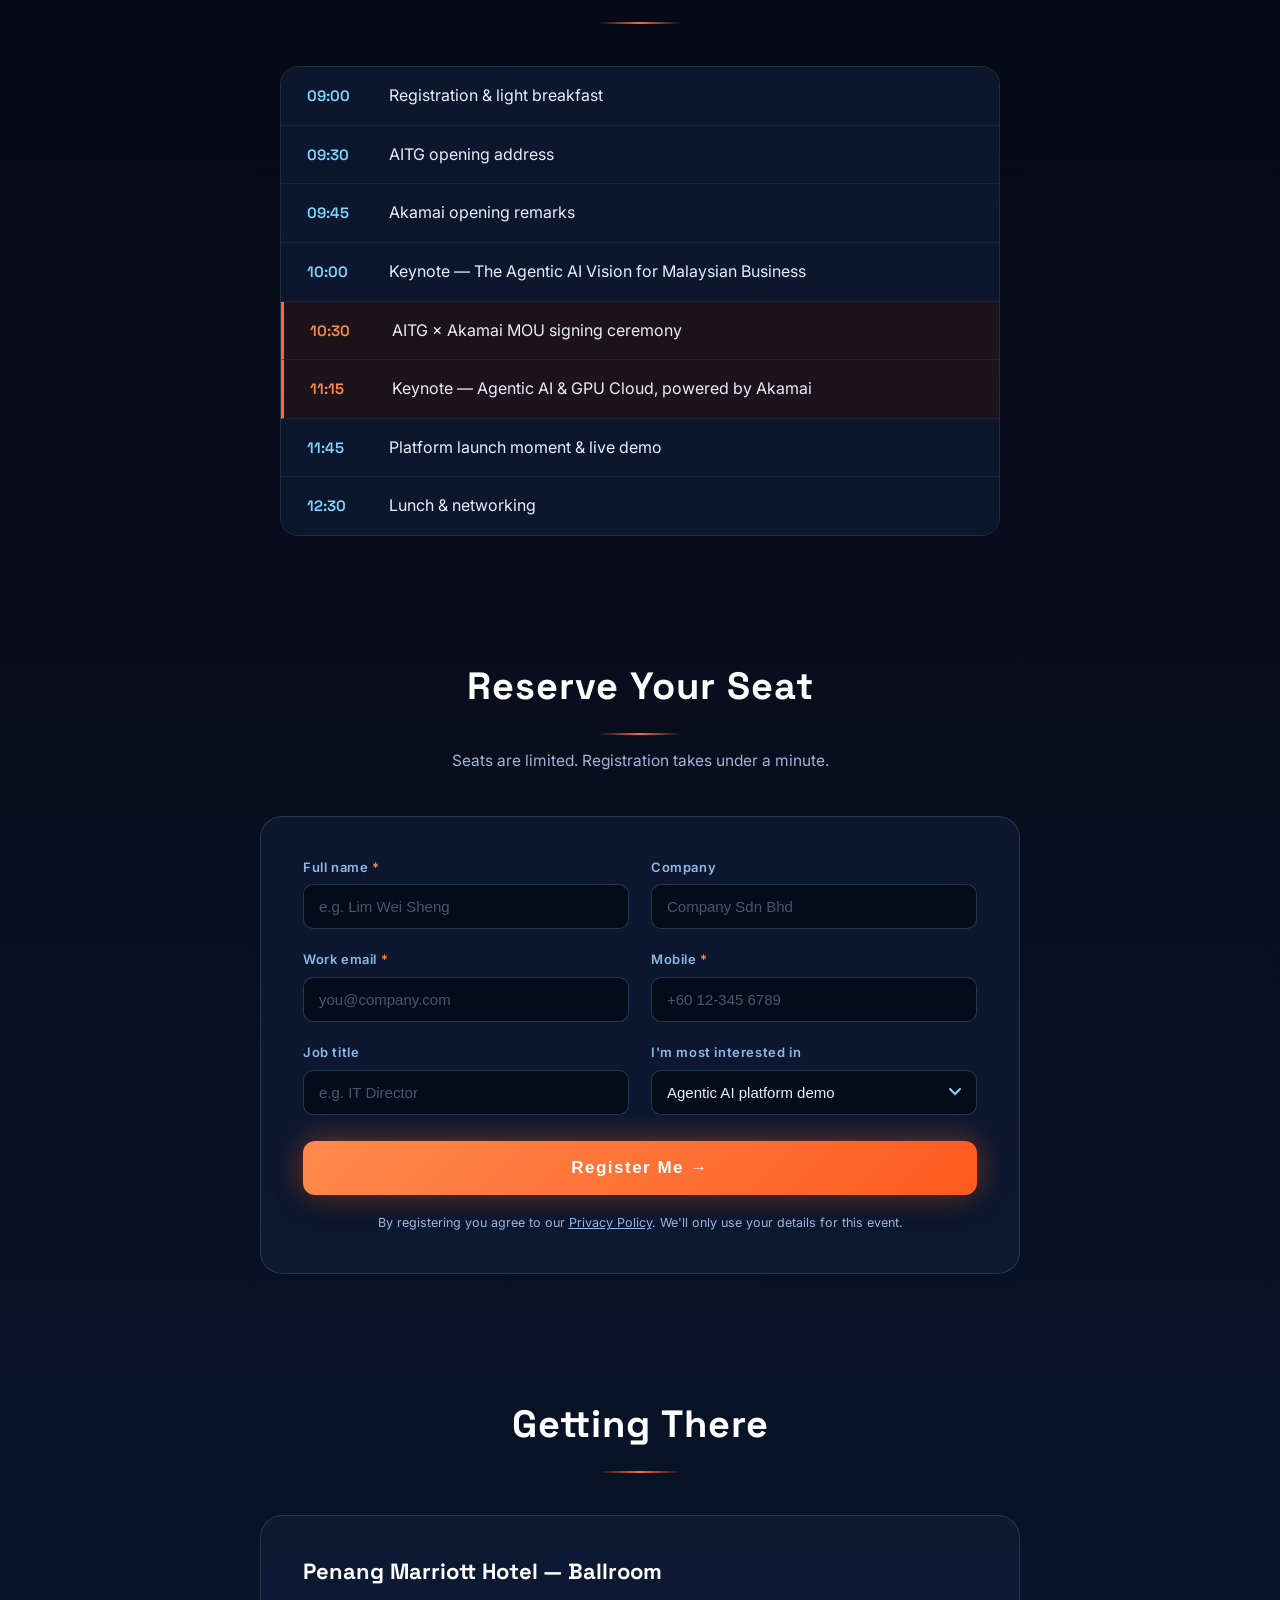
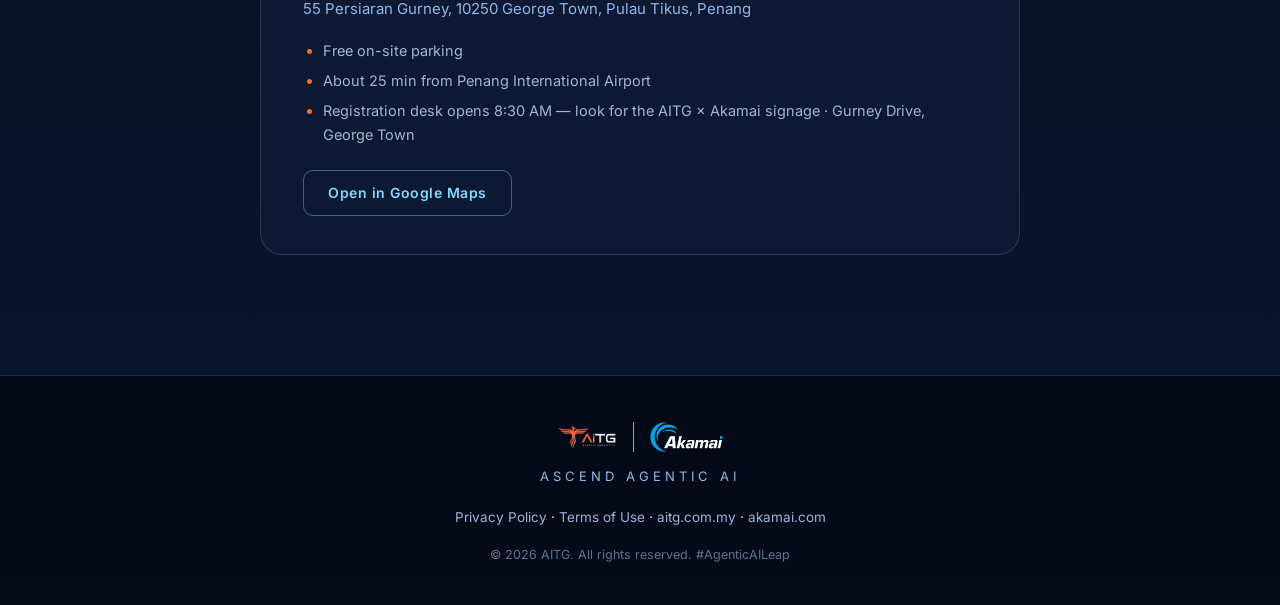
==== commit 3fde81b5: "Bolder ascend particles: more, bigger, glowing halos, longer trails; brighter grid" ====
--- a/index.html
+++ b/index.html
@@ -13,7 +13,7 @@
 <link rel="preconnect" href="https://fonts.googleapis.com">
 <link rel="preconnect" href="https://fonts.gstatic.com" crossorigin>
 <link href="https://fonts.googleapis.com/css2?family=Space+Grotesk:wght@500;600;700&family=Inter:wght@400;500;600;700&display=swap" rel="stylesheet">
-<link rel="stylesheet" href="/css/styles.css?v=1">
+<link rel="stylesheet" href="/css/styles.css?v=2">
 <script type="application/ld+json">
 {
   "@context": "https://schema.org",
@@ -225,7 +225,7 @@
   <p class="footer-copy">&copy; 2026 AITG. All rights reserved. #AgenticAILeap</p>
 </footer>
 
-<script src="/js/app.js?v=1" defer></script>
+<script src="/js/app.js?v=2" defer></script>
 <script src="https://aibot.com.my/widget.js" data-key="aitg" defer></script>
 </body>
 </html>
--- a/css/styles.css
+++ b/css/styles.css
@@ -30,10 +30,10 @@
 /* ---- background layers ---- */
 #ascend-canvas { position: fixed; inset: 0; width: 100%; height: 100%; z-index: 0; pointer-events: none; }
 .bg-grid {
-  position: fixed; inset: 0; z-index: 0; pointer-events: none; opacity: 0.5;
+  position: fixed; inset: 0; z-index: 0; pointer-events: none; opacity: 0.9;
   background-image:
-    linear-gradient(rgba(127, 216, 255, 0.04) 1px, transparent 1px),
-    linear-gradient(90deg, rgba(127, 216, 255, 0.04) 1px, transparent 1px);
+    linear-gradient(rgba(127, 216, 255, 0.08) 1px, transparent 1px),
+    linear-gradient(90deg, rgba(127, 216, 255, 0.08) 1px, transparent 1px);
   background-size: 56px 56px;
   -webkit-mask-image: radial-gradient(ellipse 90% 70% at 50% 20%, #000 0%, transparent 75%);
           mask-image: radial-gradient(ellipse 90% 70% at 50% 20%, #000 0%, transparent 75%);
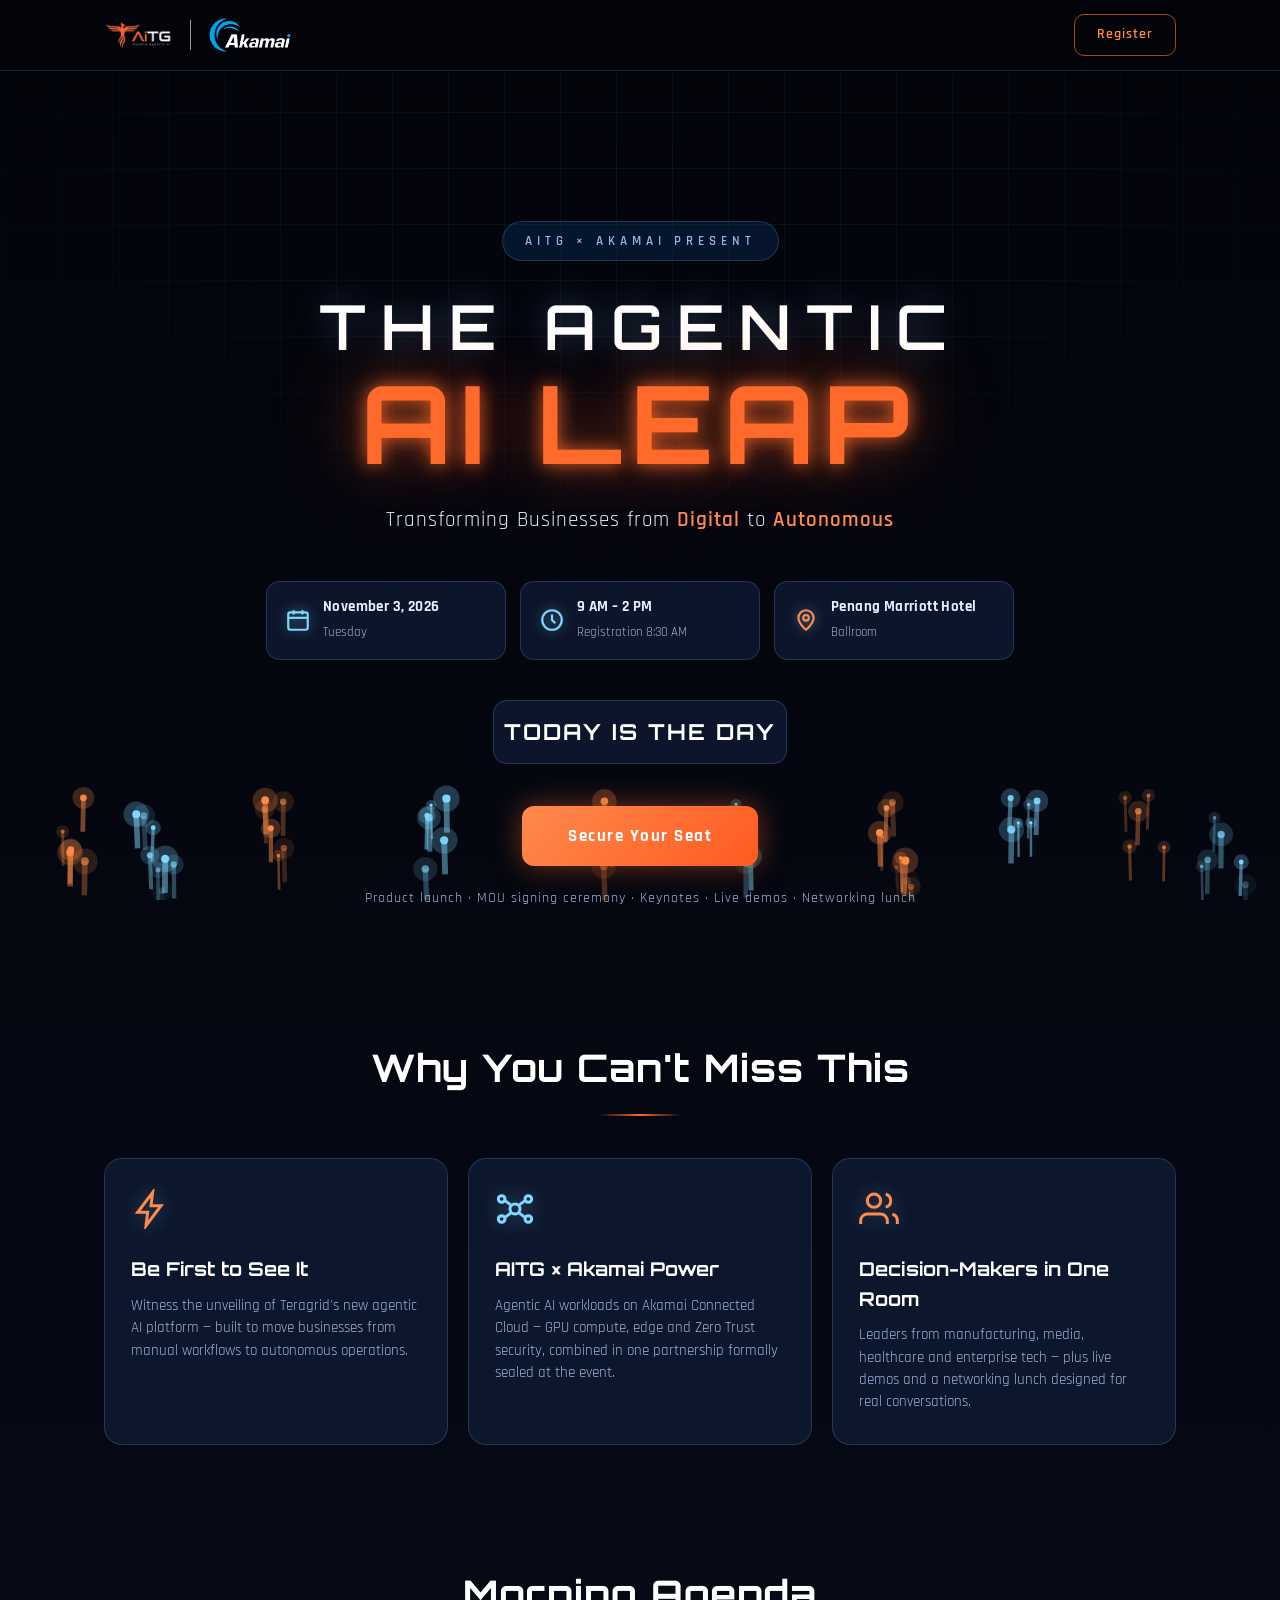
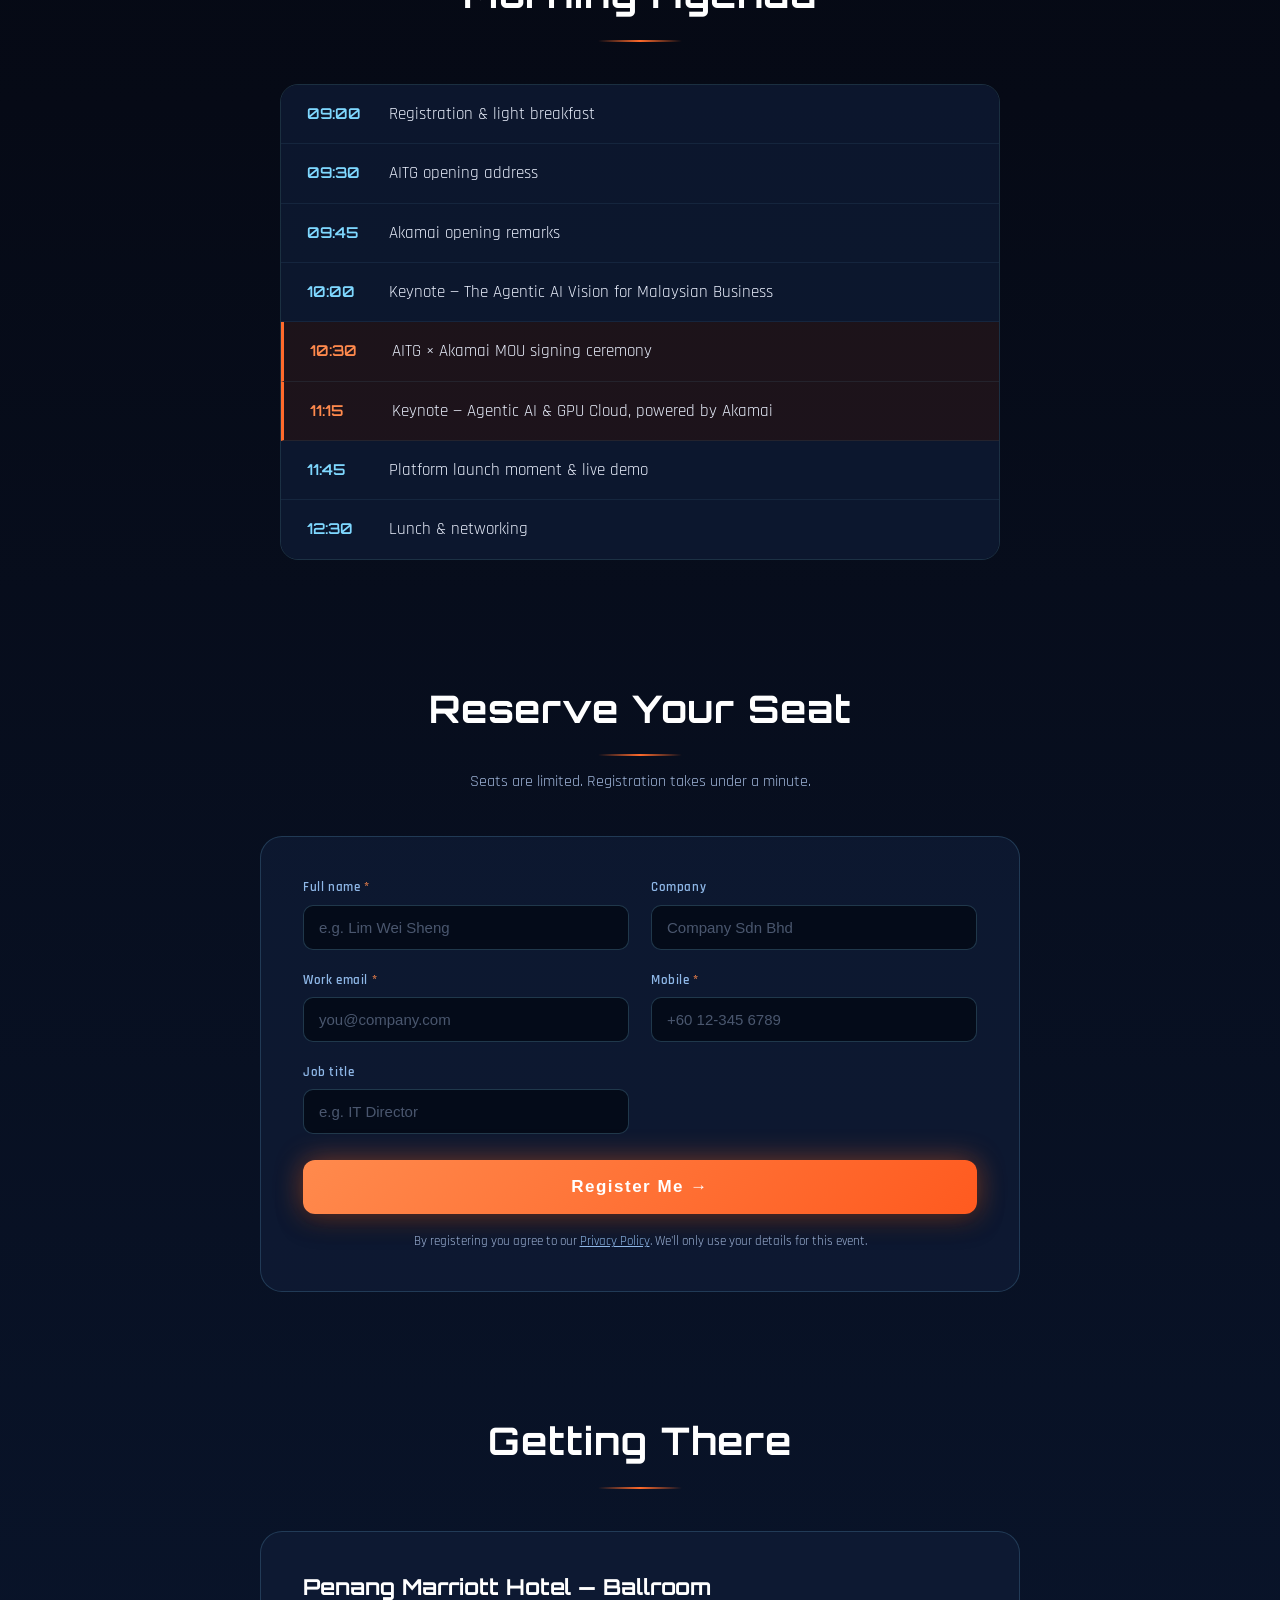
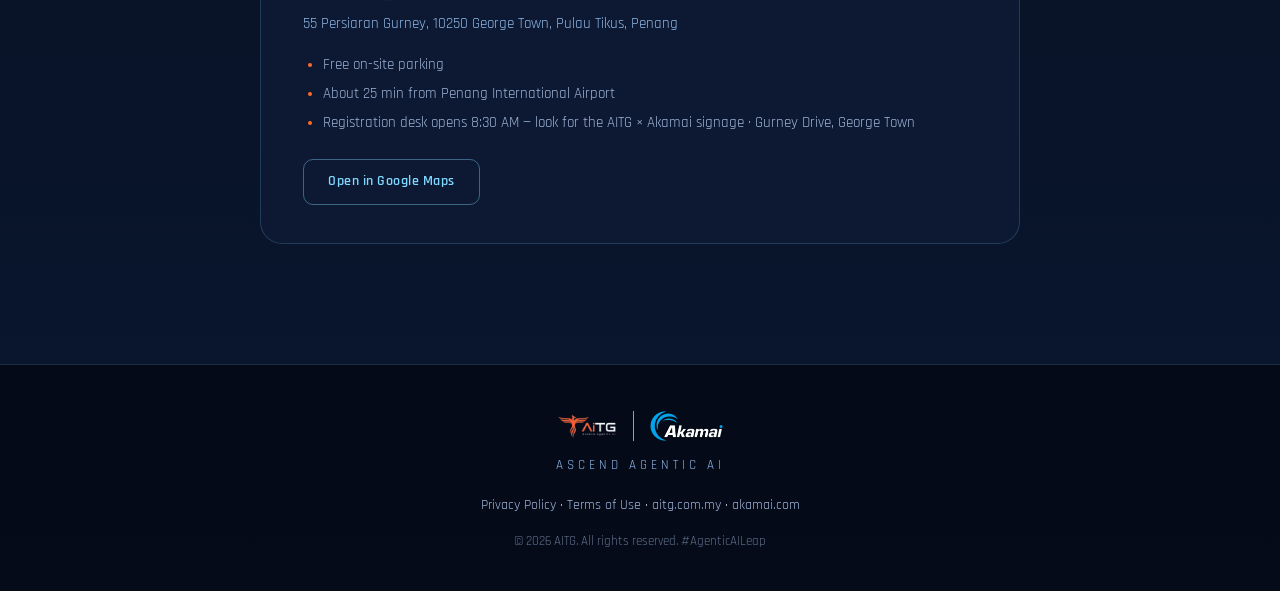
==== commit 75322c8b: "High-tech fonts: Orbitron display + Rajdhani body; remove interest field from lead form" ====
--- a/index.html
+++ b/index.html
@@ -12,8 +12,8 @@
 <link rel="icon" type="image/png" href="/favicon.png">
 <link rel="preconnect" href="https://fonts.googleapis.com">
 <link rel="preconnect" href="https://fonts.gstatic.com" crossorigin>
-<link href="https://fonts.googleapis.com/css2?family=Space+Grotesk:wght@500;600;700&family=Inter:wght@400;500;600;700&display=swap" rel="stylesheet">
-<link rel="stylesheet" href="/css/styles.css?v=2">
+<link href="https://fonts.googleapis.com/css2?family=Orbitron:wght@500;600;700;800&family=Rajdhani:wght@400;500;600;700&display=swap" rel="stylesheet">
+<link rel="stylesheet" href="/css/styles.css?v=3">
 <script type="application/ld+json">
 {
   "@context": "https://schema.org",
@@ -161,15 +161,6 @@
             <label for="f-title">Job title</label>
             <input id="f-title" name="title" type="text" autocomplete="organization-title" maxlength="200" placeholder="e.g. IT Director">
           </div>
-          <div class="f-field">
-            <label for="f-interest">I'm most interested in</label>
-            <select id="f-interest" name="interest">
-              <option>Agentic AI platform demo</option>
-              <option>GPU cloud &amp; Akamai Connected Cloud</option>
-              <option>Security &amp; Zero Trust</option>
-              <option>Partnership opportunities</option>
-            </select>
-          </div>
         </div>
         <p class="f-error" id="f-error" role="alert" hidden></p>
         <button type="submit" class="btn-primary btn-submit" id="f-submit">Register Me →</button>
--- a/css/styles.css
+++ b/css/styles.css
@@ -20,9 +20,9 @@
 body {
   background: linear-gradient(180deg, var(--bg-0) 0%, var(--bg-1) 45%, var(--bg-2) 100%);
   color: var(--text);
-  font-family: "Inter", system-ui, -apple-system, sans-serif;
-  font-size: 16px;
-  line-height: 1.6;
+  font-family: "Rajdhani", "Segoe UI", system-ui, sans-serif;
+  font-size: 17px;
+  line-height: 1.55;
   overflow-x: hidden;
   min-height: 100vh;
 }
@@ -70,7 +70,7 @@
   color: var(--cyan-dim); border: 1px solid var(--line); border-radius: 999px;
   padding: 9px 22px; background: rgba(13, 52, 104, 0.35);
 }
-.hero-title { margin-top: 34px; font-family: "Space Grotesk", sans-serif; line-height: 1.02; }
+.hero-title { margin-top: 34px; font-family: "Orbitron", sans-serif; line-height: 1.02; }
 .hero-title span { display: block; }
 .t-white {
   font-size: clamp(34px, 6vw, 62px); font-weight: 600; letter-spacing: clamp(6px, 1.4vw, 15px);
@@ -101,7 +101,7 @@
   min-width: 86px; padding: 14px 10px; border-radius: 14px;
   background: var(--card); border: 1px solid var(--line);
 }
-.cd-cell span { display: block; font-family: "Space Grotesk", sans-serif; font-size: 34px; font-weight: 700; color: #fff; font-variant-numeric: tabular-nums; }
+.cd-cell span { display: block; font-family: "Orbitron", monospace; font-size: 32px; font-weight: 700; color: #fff; font-variant-numeric: tabular-nums; }
 .cd-cell small { font-size: 11px; letter-spacing: 2.5px; text-transform: uppercase; color: var(--cyan-dim); }
 
 .btn-primary {
@@ -118,7 +118,7 @@
 /* ---- sections ---- */
 .section { padding: 60px 0; }
 .sec-title {
-  text-align: center; font-family: "Space Grotesk", sans-serif;
+  text-align: center; font-family: "Orbitron", sans-serif;
   font-size: clamp(26px, 4vw, 38px); font-weight: 700; letter-spacing: 1px; color: #fff;
 }
 .sec-title::after {
@@ -134,7 +134,7 @@
 }
 .card:hover { border-color: rgba(255, 106, 43, 0.45); box-shadow: 0 0 30px rgba(255, 106, 43, 0.12); }
 .card-ico svg { width: 40px; height: 40px; filter: drop-shadow(0 0 10px rgba(127, 216, 255, 0.35)); }
-.card h3 { margin-top: 18px; font-family: "Space Grotesk", sans-serif; font-size: 19px; color: #fff; }
+.card h3 { margin-top: 18px; font-family: "Orbitron", sans-serif; font-size: 19px; color: #fff; }
 .card p { margin-top: 10px; font-size: 14.5px; color: var(--muted); }
 
 .agenda { margin: 42px auto 0; max-width: 720px; border: 1px solid var(--line); border-radius: 18px; overflow: hidden; }
@@ -143,7 +143,7 @@
   border-bottom: 1px solid rgba(127, 216, 255, 0.08); background: var(--card);
 }
 .ag-row:last-child { border-bottom: none; }
-.ag-time { font-family: "Space Grotesk", sans-serif; font-weight: 600; color: var(--cyan); min-width: 56px; font-size: 15px; }
+.ag-time { font-family: "Orbitron", sans-serif; font-weight: 600; color: var(--cyan); min-width: 56px; font-size: 15px; }
 .ag-row.highlight { background: rgba(255, 106, 43, 0.09); border-left: 3px solid var(--orange); }
 .ag-row.highlight .ag-time { color: var(--orange-soft); }
 
@@ -173,7 +173,7 @@
 
 .form-success { text-align: center; padding: 20px 0; }
 .succ-ico svg { width: 74px; height: 74px; filter: drop-shadow(0 0 18px rgba(124, 252, 178, 0.4)); }
-.form-success h3 { margin-top: 18px; font-family: "Space Grotesk", sans-serif; font-size: 28px; color: #fff; }
+.form-success h3 { margin-top: 18px; font-family: "Orbitron", sans-serif; font-size: 28px; color: #fff; }
 .form-success p { margin-top: 12px; color: var(--muted); max-width: 460px; margin-left: auto; margin-right: auto; }
 .succ-actions { margin-top: 26px; display: flex; gap: 14px; justify-content: center; flex-wrap: wrap; }
 .btn-ghost {
@@ -187,7 +187,7 @@
 
 /* ---- venue ---- */
 .venue-card { margin: 42px auto 0; max-width: 760px; background: var(--card); border: 1px solid var(--line); border-radius: 22px; padding: 38px 42px; }
-.venue-info h3 { font-family: "Space Grotesk", sans-serif; font-size: 22px; color: #fff; }
+.venue-info h3 { font-family: "Orbitron", sans-serif; font-size: 22px; color: #fff; }
 .venue-info > p { margin-top: 8px; color: var(--cyan-dim); font-size: 15px; }
 .venue-info ul { margin: 18px 0 24px; padding-left: 20px; color: var(--muted); font-size: 14.5px; }
 .venue-info li { margin-bottom: 7px; }
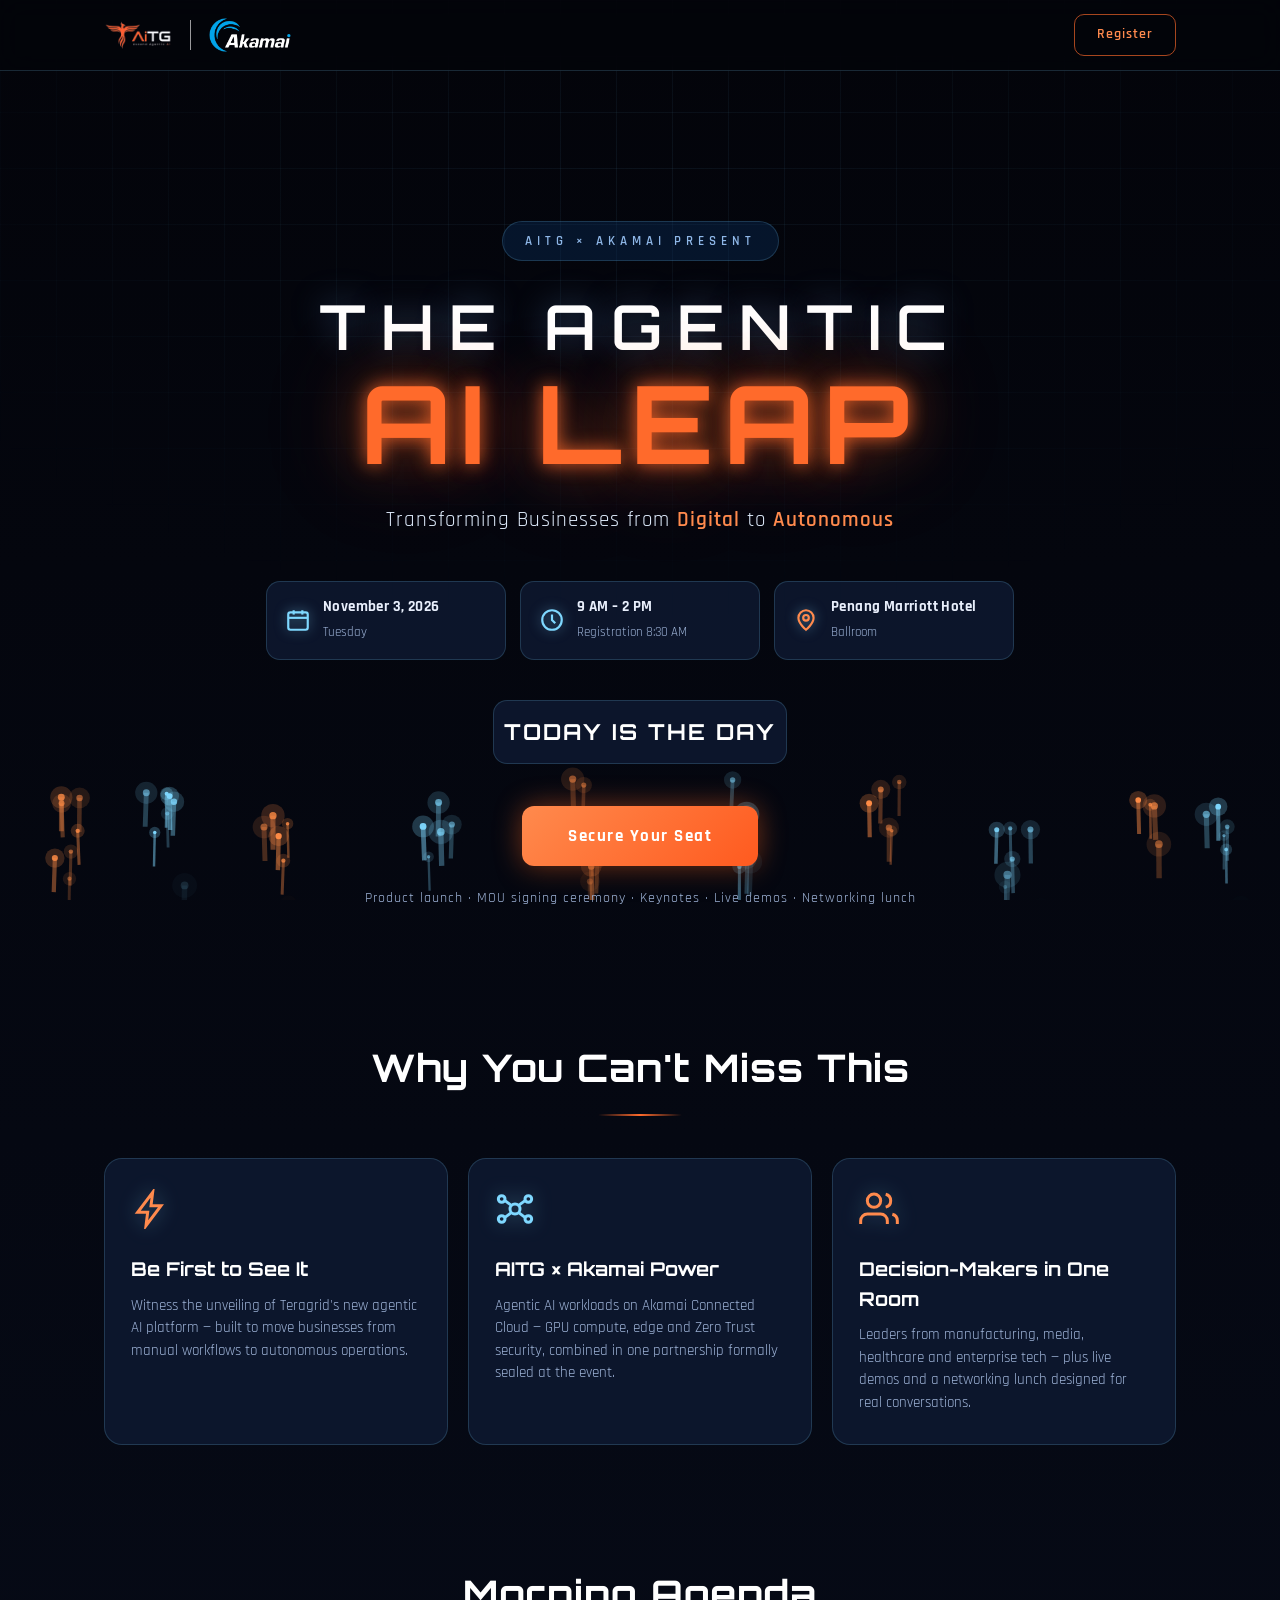
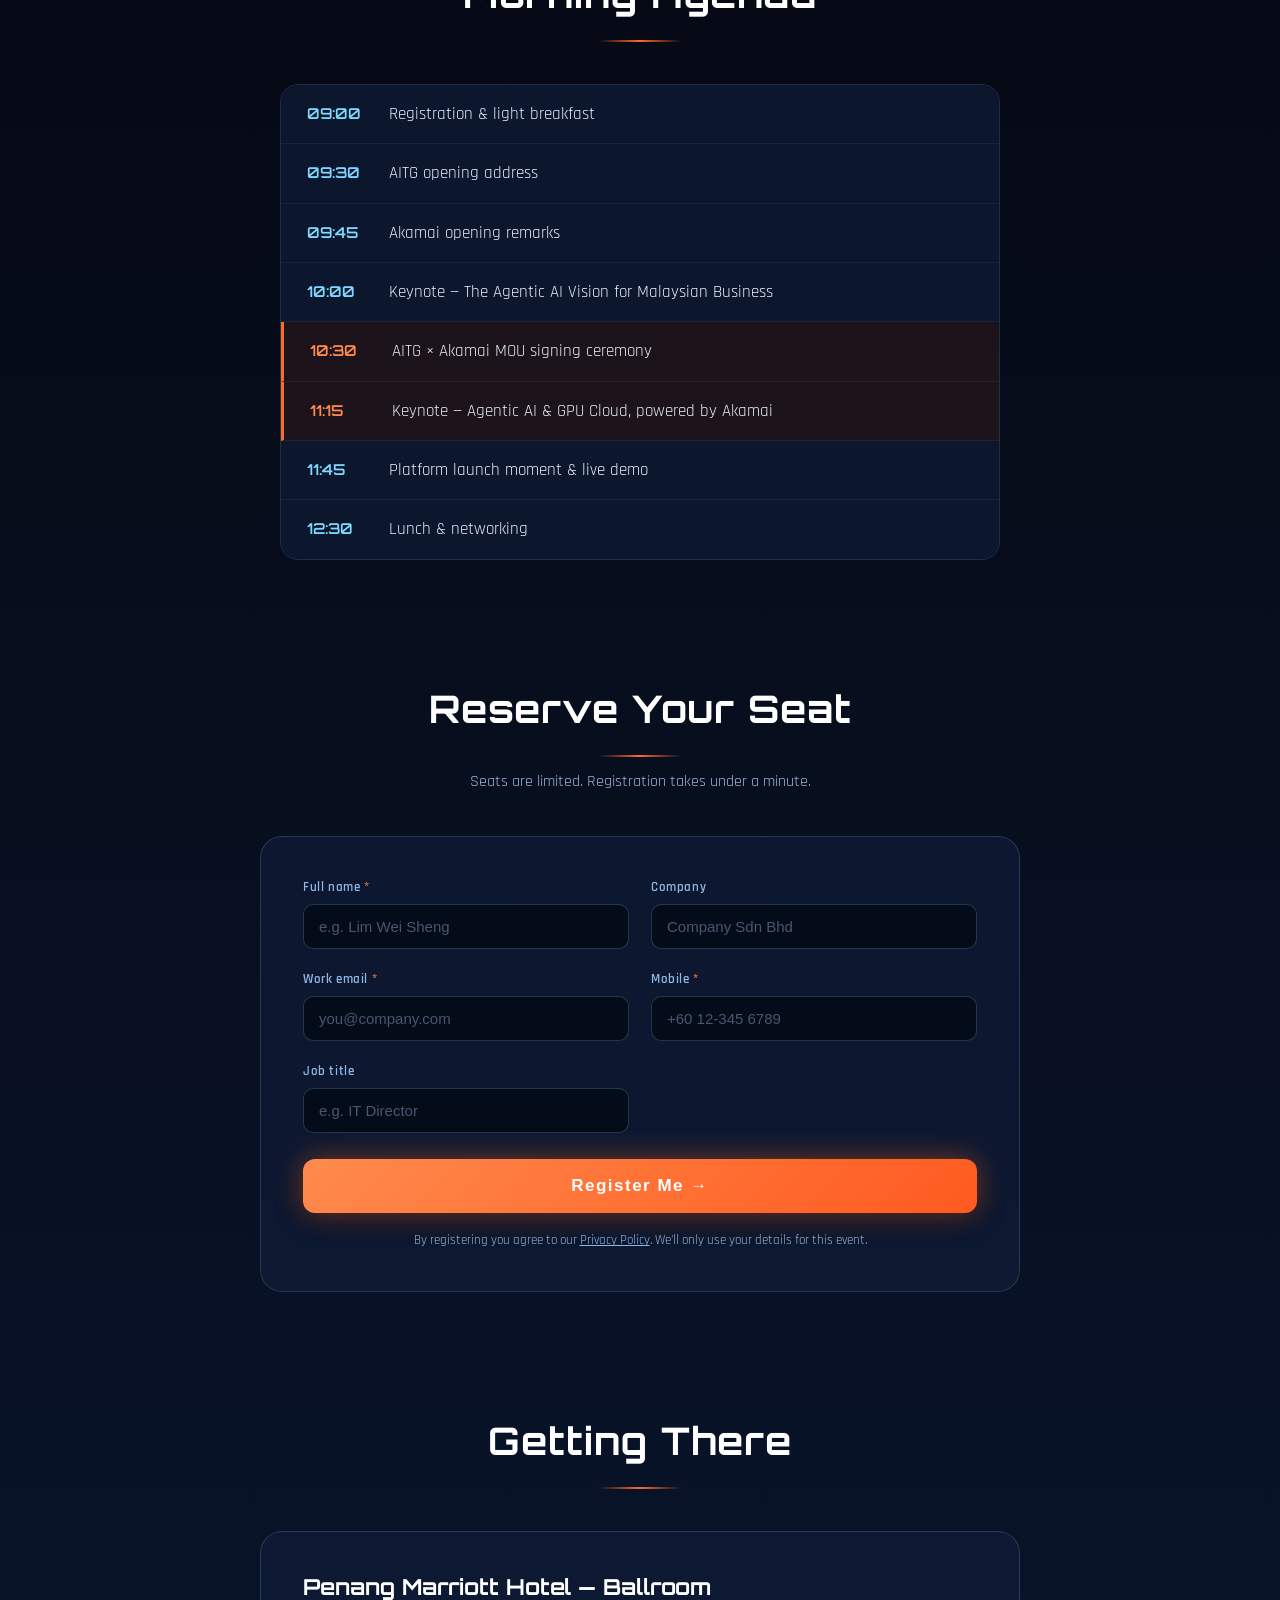
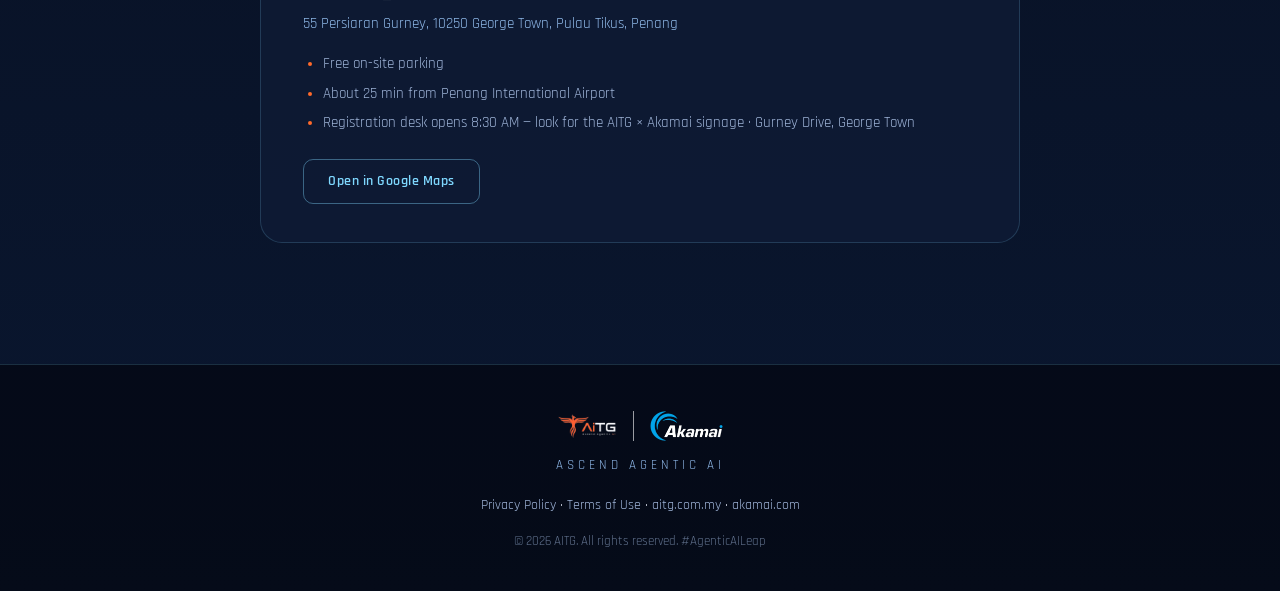
==== commit 7e134e8e: "Apple-style scroll effects: section fade-up reveals + hero parallax, JS-safe fallback" ====
--- a/index.html
+++ b/index.html
@@ -92,8 +92,8 @@
 
   <!-- WHY ATTEND -->
   <section class="section">
-    <h2 class="sec-title">Why You Can't Miss This</h2>
-    <div class="cards">
+    <h2 class="sec-title" data-reveal>Why You Can't Miss This</h2>
+    <div class="cards" data-reveal>
       <div class="card">
         <div class="card-ico">
           <svg viewBox="0 0 24 24" fill="none" stroke="#ff8a4d" stroke-width="1.8"><path d="M13 2L4 14h6l-1 8 9-12h-6l1-8z"/></svg>
@@ -120,8 +120,8 @@
 
   <!-- AGENDA -->
   <section class="section">
-    <h2 class="sec-title">Morning Agenda</h2>
-    <div class="agenda">
+    <h2 class="sec-title" data-reveal>Morning Agenda</h2>
+    <div class="agenda" data-reveal>
       <div class="ag-row"><span class="ag-time">09:00</span><span>Registration &amp; light breakfast</span></div>
       <div class="ag-row"><span class="ag-time">09:30</span><span>AITG opening address</span></div>
       <div class="ag-row"><span class="ag-time">09:45</span><span>Akamai opening remarks</span></div>
@@ -135,10 +135,10 @@
 
   <!-- REGISTER -->
   <section class="section" id="register">
-    <h2 class="sec-title">Reserve Your Seat</h2>
+    <h2 class="sec-title" data-reveal>Reserve Your Seat</h2>
     <p class="sec-sub">Seats are limited. Registration takes under a minute.</p>
 
-    <div class="form-shell">
+    <div class="form-shell" data-reveal>
       <form id="reg-form" novalidate>
         <div class="f-grid">
           <div class="f-field">
@@ -184,8 +184,8 @@
 
   <!-- VENUE -->
   <section class="section">
-    <h2 class="sec-title">Getting There</h2>
-    <div class="venue-card">
+    <h2 class="sec-title" data-reveal>Getting There</h2>
+    <div class="venue-card" data-reveal>
       <div class="venue-info">
         <h3>Penang Marriott Hotel — Ballroom</h3>
         <p>55 Persiaran Gurney, 10250 George Town, Pulau Tikus, Penang</p>
@@ -216,7 +216,7 @@
   <p class="footer-copy">&copy; 2026 AITG. All rights reserved. #AgenticAILeap</p>
 </footer>
 
-<script src="/js/app.js?v=2" defer></script>
+<script src="/js/app.js?v=3" defer></script>
 <script src="https://aibot.com.my/widget.js" data-key="aitg" defer></script>
 </body>
 </html>
--- a/css/styles.css
+++ b/css/styles.css
@@ -203,6 +203,19 @@
 .footer-links a:hover { color: var(--cyan); }
 .footer-copy { margin-top: 16px; font-size: 12.5px; color: rgba(159, 180, 216, 0.6); }
 
+/* ---- scroll effects (apple-style) ---- */
+[data-reveal] {
+  opacity: 0;
+  transform: translateY(36px);
+  transition: opacity 0.9s cubic-bezier(0.22, 1, 0.36, 1), transform 0.9s cubic-bezier(0.22, 1, 0.36, 1);
+  will-change: opacity, transform;
+}
+[data-reveal].revealed { opacity: 1; transform: none; }
+.no-observer [data-reveal] { opacity: 1; transform: none; } /* JS-free fallback */
+@media (prefers-reduced-motion: reduce) {
+  [data-reveal] { opacity: 1; transform: none; transition: none; }
+}
+
 /* ---- responsive ---- */
 @media (max-width: 860px) {
   .cards { grid-template-columns: 1fr; }
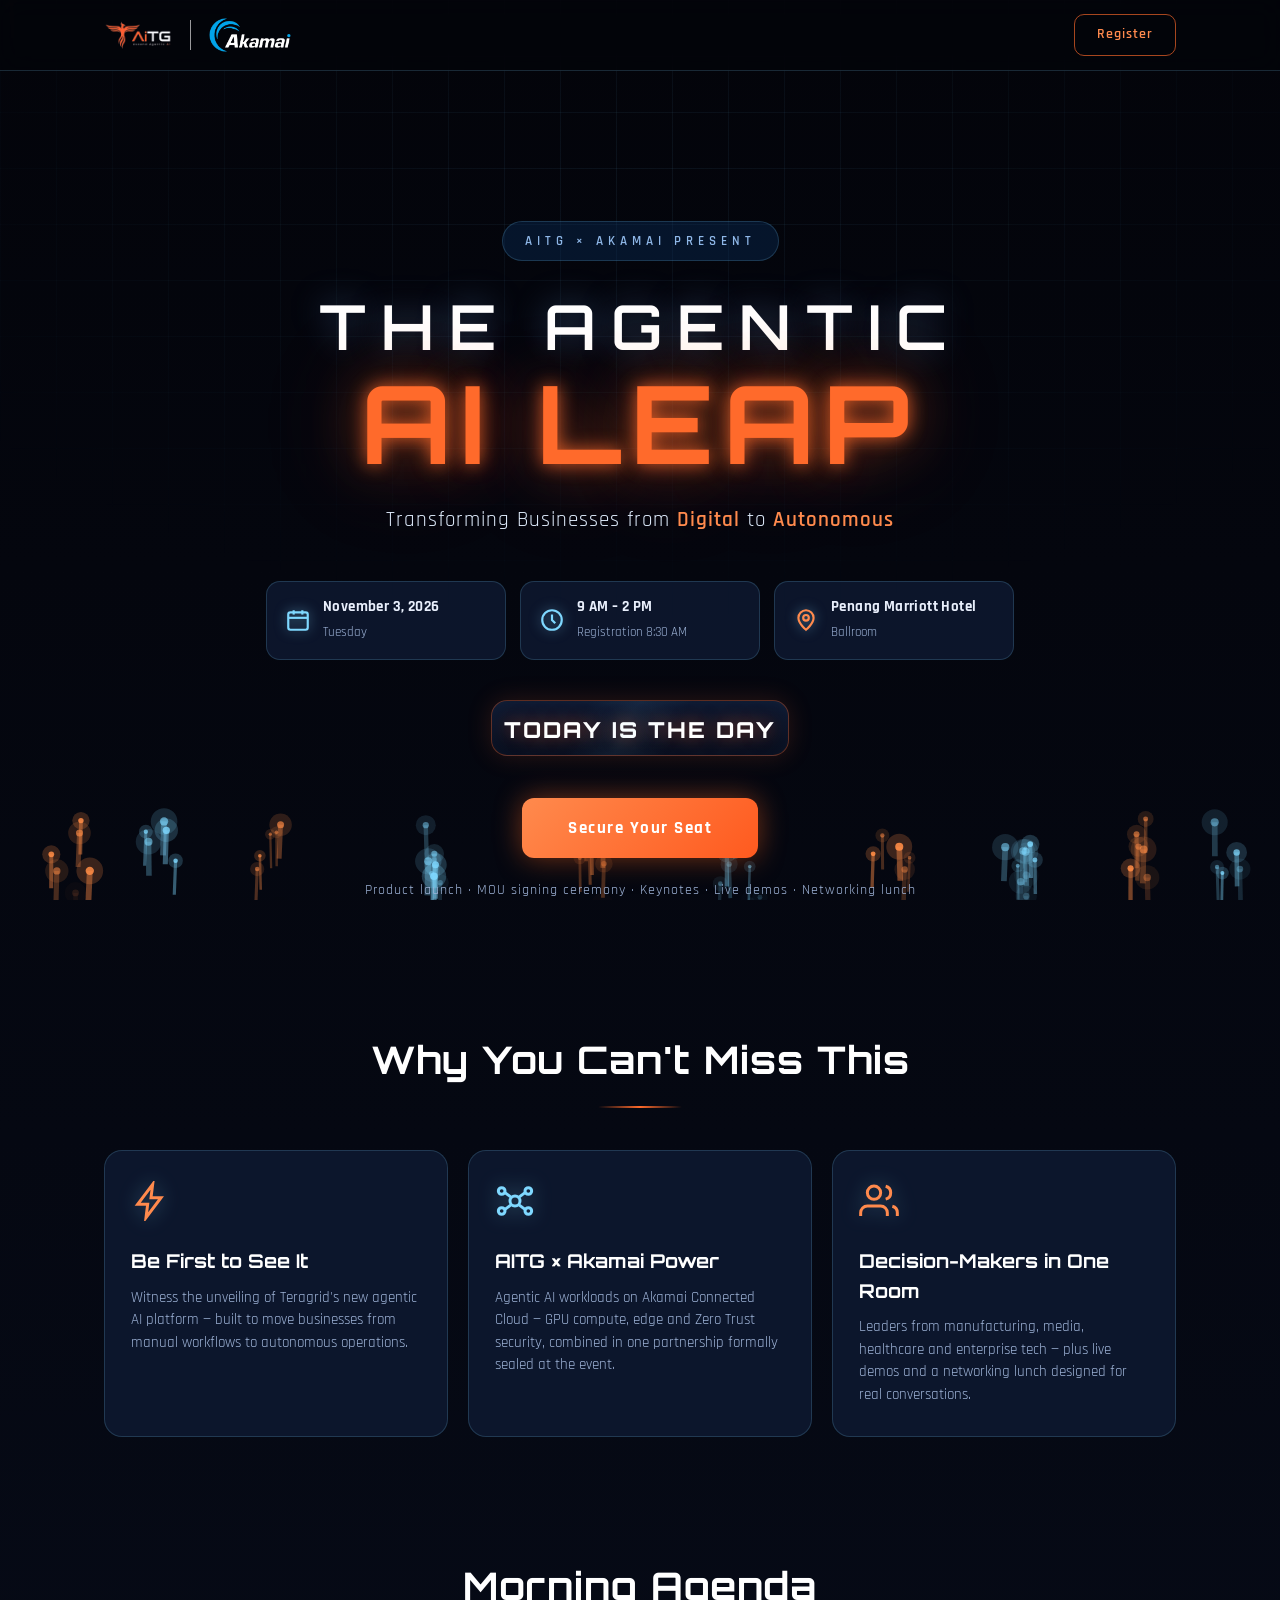
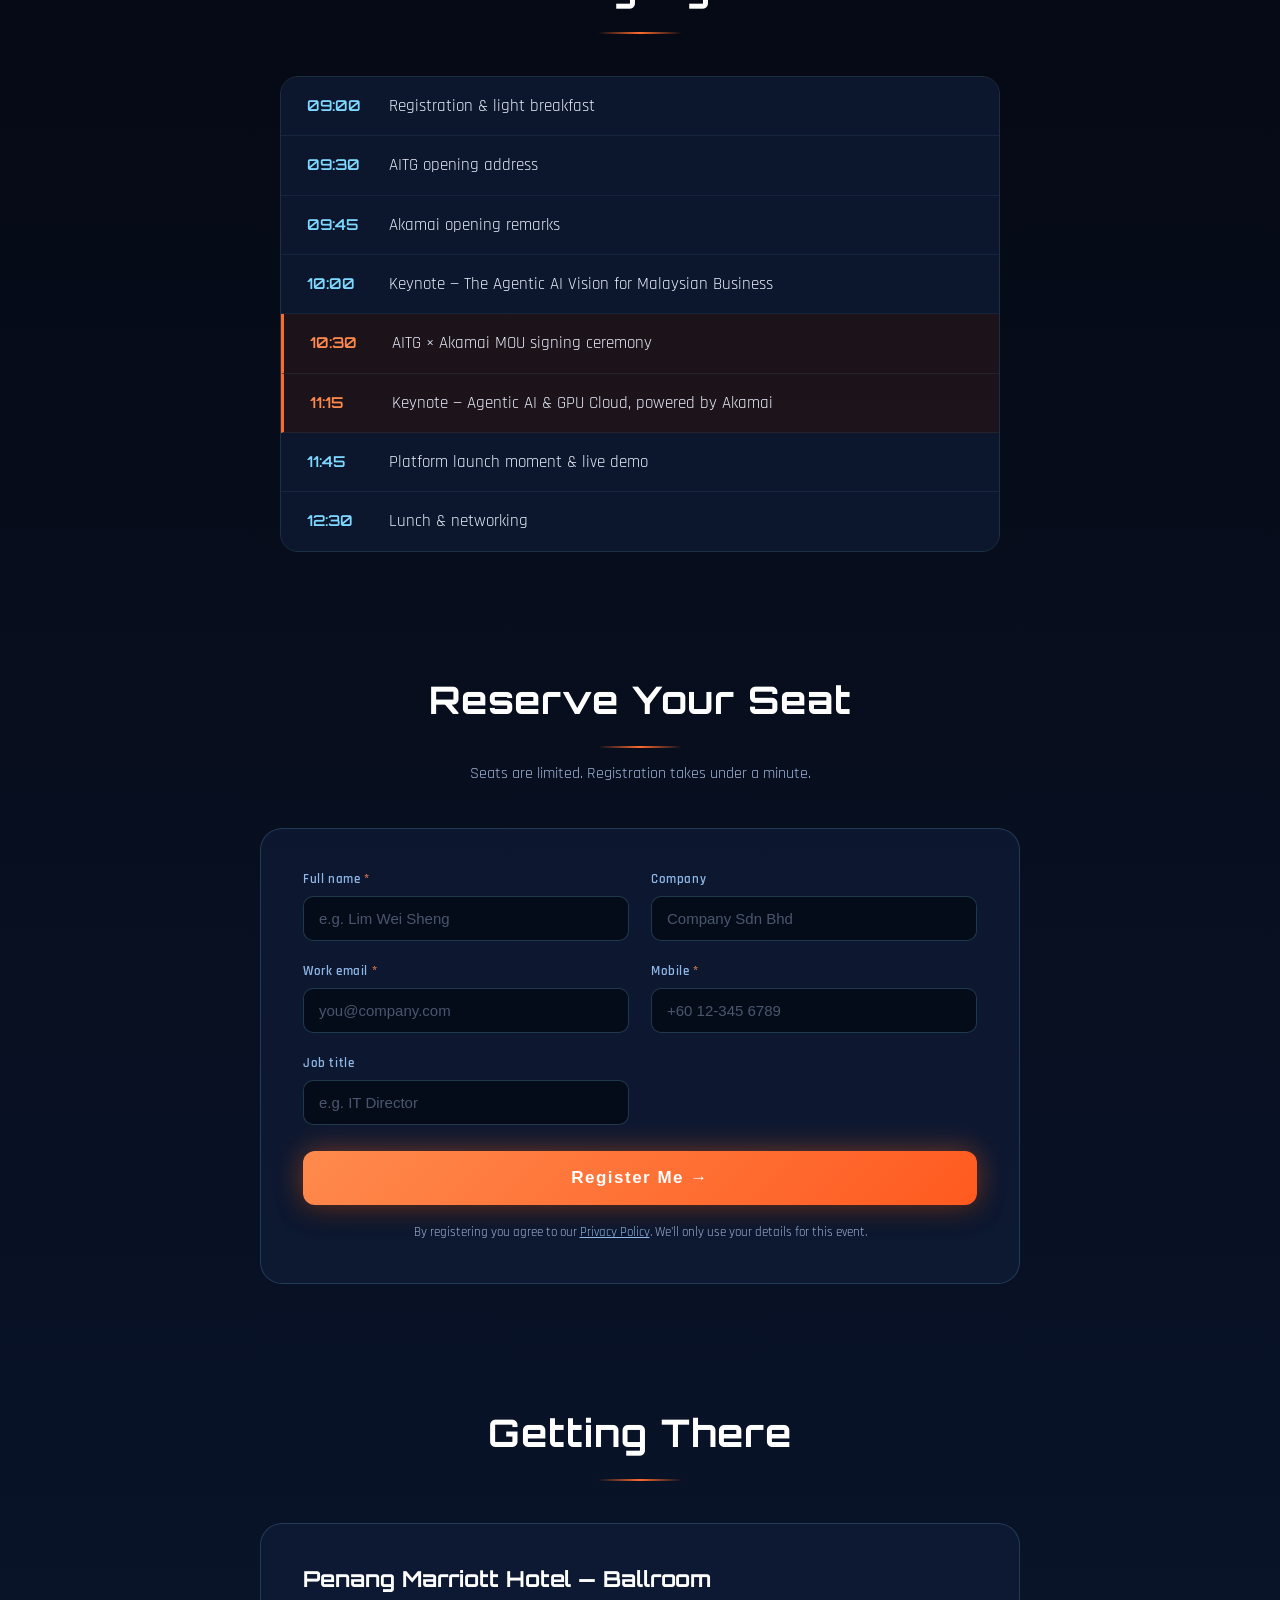
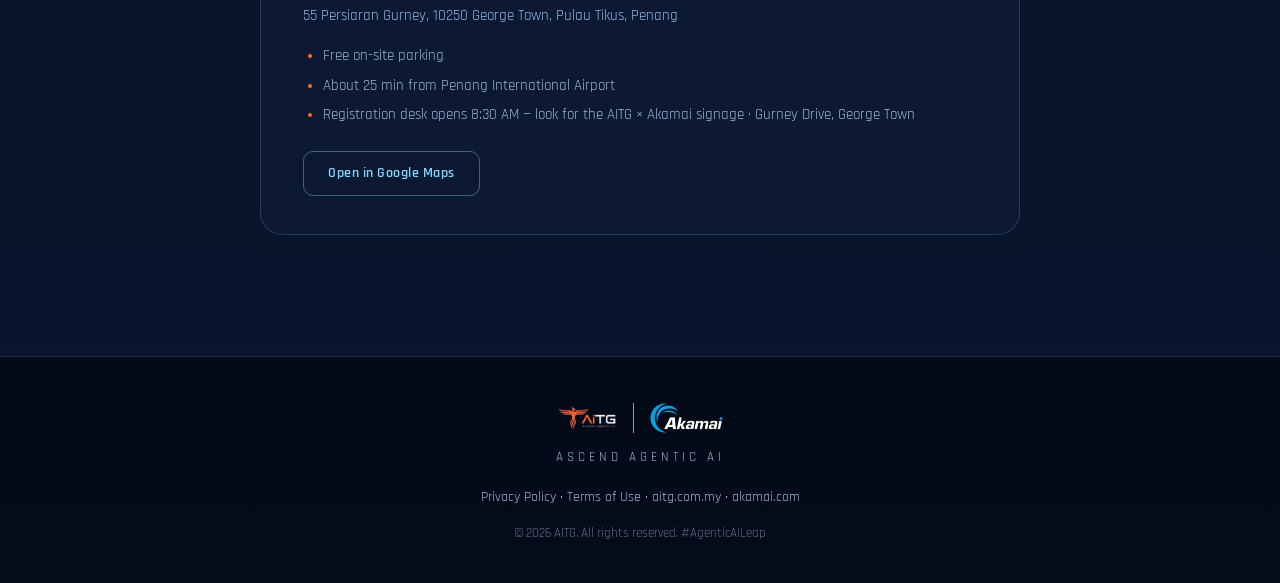
==== commit 3ba6fd69: "Prominent countdown: larger glowing cells + flip-in tick animation on digit change" ====
--- a/index.html
+++ b/index.html
@@ -13,7 +13,7 @@
 <link rel="preconnect" href="https://fonts.googleapis.com">
 <link rel="preconnect" href="https://fonts.gstatic.com" crossorigin>
 <link href="https://fonts.googleapis.com/css2?family=Orbitron:wght@500;600;700;800&family=Rajdhani:wght@400;500;600;700&display=swap" rel="stylesheet">
-<link rel="stylesheet" href="/css/styles.css?v=3">
+<link rel="stylesheet" href="/css/styles.css?v=4">
 <script type="application/ld+json">
 {
   "@context": "https://schema.org",
@@ -216,7 +216,7 @@
   <p class="footer-copy">&copy; 2026 AITG. All rights reserved. #AgenticAILeap</p>
 </footer>
 
-<script src="/js/app.js?v=3" defer></script>
+<script src="/js/app.js?v=4" defer></script>
 <script src="https://aibot.com.my/widget.js" data-key="aitg" defer></script>
 </body>
 </html>
--- a/css/styles.css
+++ b/css/styles.css
@@ -96,13 +96,36 @@
 .fact b { display: block; font-size: 14.5px; letter-spacing: 0.4px; }
 .fact span { font-size: 12.5px; color: var(--muted); }
 
-.countdown { margin: 40px auto 0; display: flex; justify-content: center; gap: 14px; }
+.countdown { margin: 40px auto 0; display: flex; justify-content: center; gap: 18px; }
 .cd-cell {
-  min-width: 86px; padding: 14px 10px; border-radius: 14px;
-  background: var(--card); border: 1px solid var(--line);
-}
-.cd-cell span { display: block; font-family: "Orbitron", monospace; font-size: 32px; font-weight: 700; color: #fff; font-variant-numeric: tabular-nums; }
-.cd-cell small { font-size: 11px; letter-spacing: 2.5px; text-transform: uppercase; color: var(--cyan-dim); }
+  min-width: 104px; padding: 18px 12px 14px; border-radius: 16px;
+  background: linear-gradient(180deg, rgba(16, 28, 54, 0.85), rgba(8, 14, 30, 0.9));
+  border: 1px solid rgba(255, 106, 43, 0.35);
+  box-shadow: 0 0 26px rgba(255, 106, 43, 0.16), inset 0 0 18px rgba(127, 216, 255, 0.05);
+  position: relative; overflow: hidden;
+}
+.cd-cell::before { /* scanline sheen */
+  content: ""; position: absolute; inset: 0;
+  background: linear-gradient(115deg, transparent 30%, rgba(127, 216, 255, 0.07) 46%, transparent 62%);
+  pointer-events: none;
+}
+.cd-cell span {
+  display: block; font-family: "Orbitron", sans-serif; font-size: 44px; font-weight: 800;
+  color: #fff; font-variant-numeric: tabular-nums; line-height: 1;
+  text-shadow: 0 0 18px rgba(255, 106, 43, 0.55);
+}
+.cd-cell small { display: block; margin-top: 9px; font-size: 11px; letter-spacing: 3px; text-transform: uppercase; color: var(--cyan-dim); }
+/* tick animation: number flips in */
+.cd-cell span.tick { animation: cd-tick 0.5s cubic-bezier(0.22, 1, 0.36, 1); }
+@keyframes cd-tick {
+  0%   { opacity: 0; transform: translateY(-55%) scale(0.94); filter: blur(3px); }
+  100% { opacity: 1; transform: none; filter: none; }
+}
+@media (min-width: 861px) {
+  .cd-cell { min-width: 128px; }
+  .cd-cell span { font-size: 56px; }
+}
+@media (prefers-reduced-motion: reduce) { .cd-cell span.tick { animation: none; } }
 
 .btn-primary {
   display: inline-block; margin-top: 42px; text-decoration: none; cursor: pointer;
@@ -226,9 +249,9 @@
 }
 @media (max-width: 480px) {
   .nav-logo { height: 26px; }
-  .countdown { gap: 8px; }
-  .cd-cell { min-width: 70px; }
-  .cd-cell span { font-size: 27px; }
+  .countdown { gap: 8px; flex-wrap: wrap; }
+  .cd-cell { min-width: 76px; padding: 12px 8px 10px; }
+  .cd-cell span { font-size: 30px; }
   .form-shell { padding: 28px 22px; }
   .venue-card { padding: 28px 24px; }
 }
